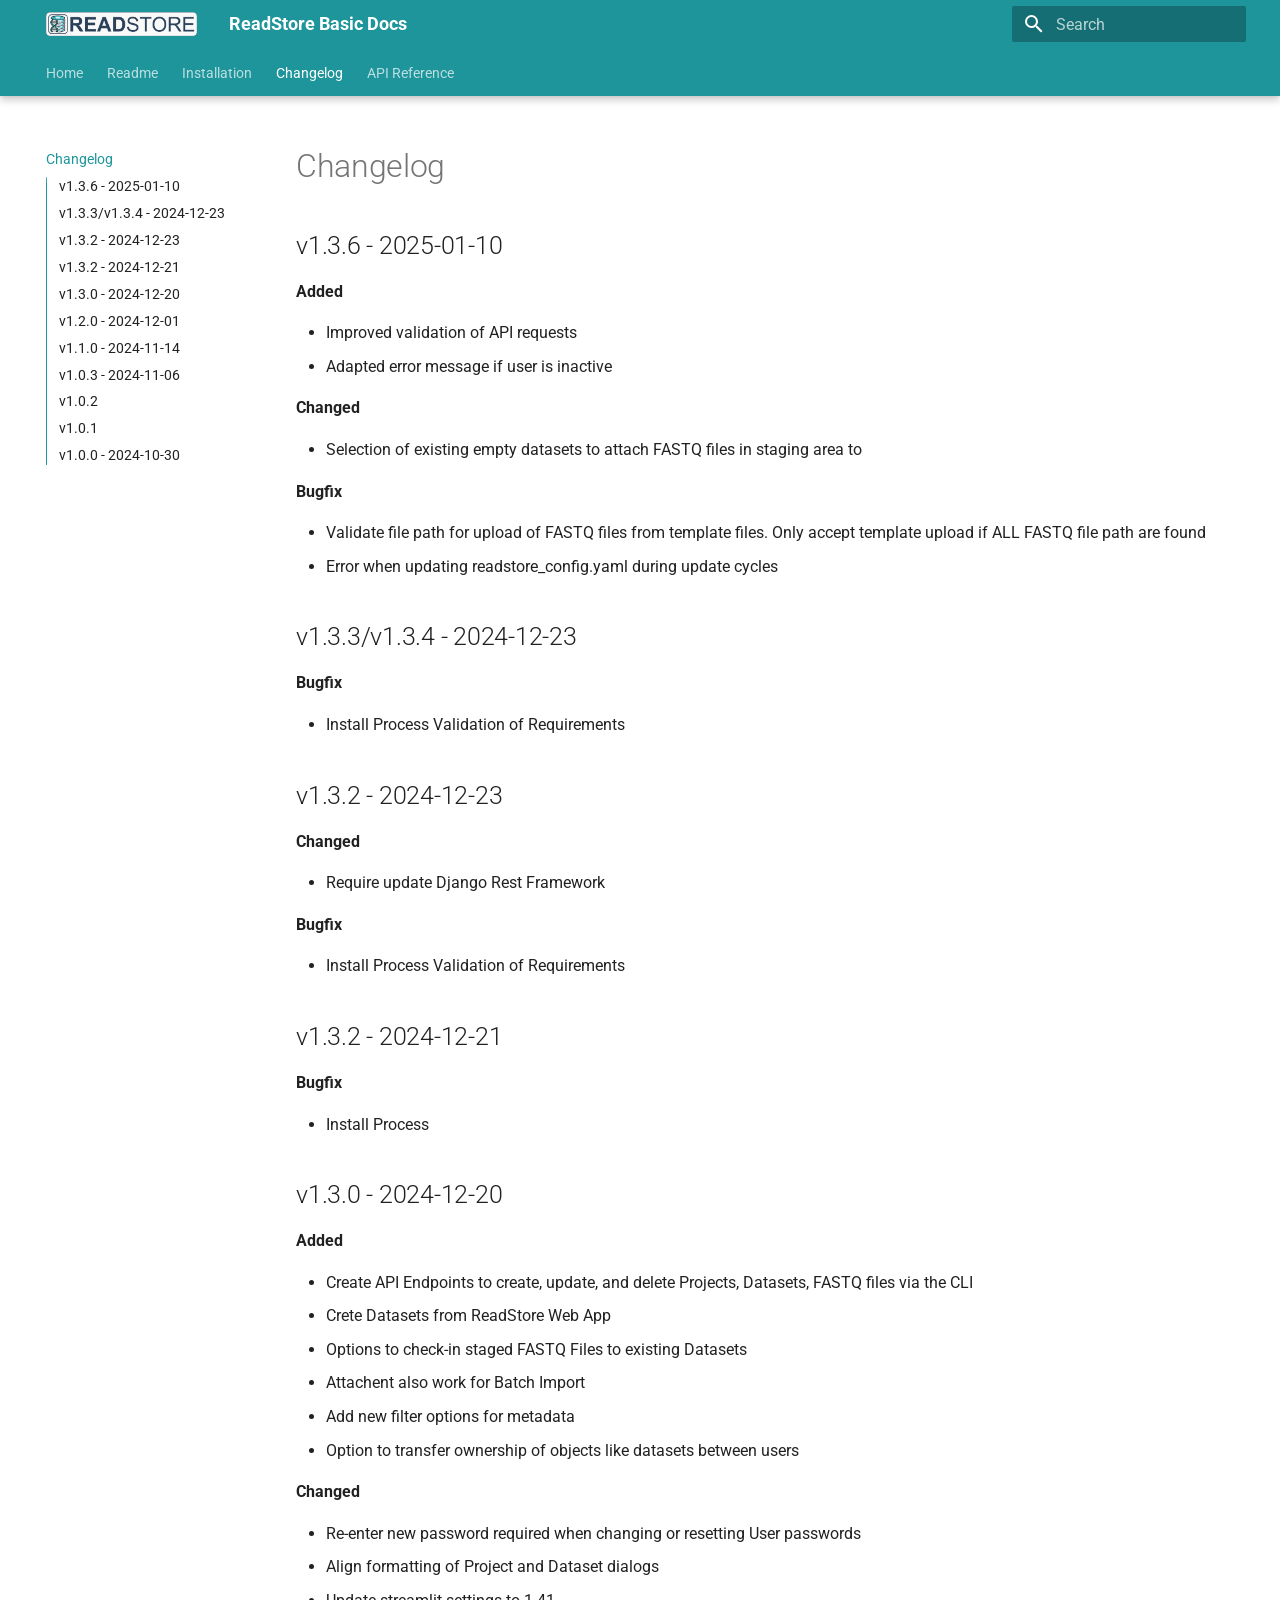
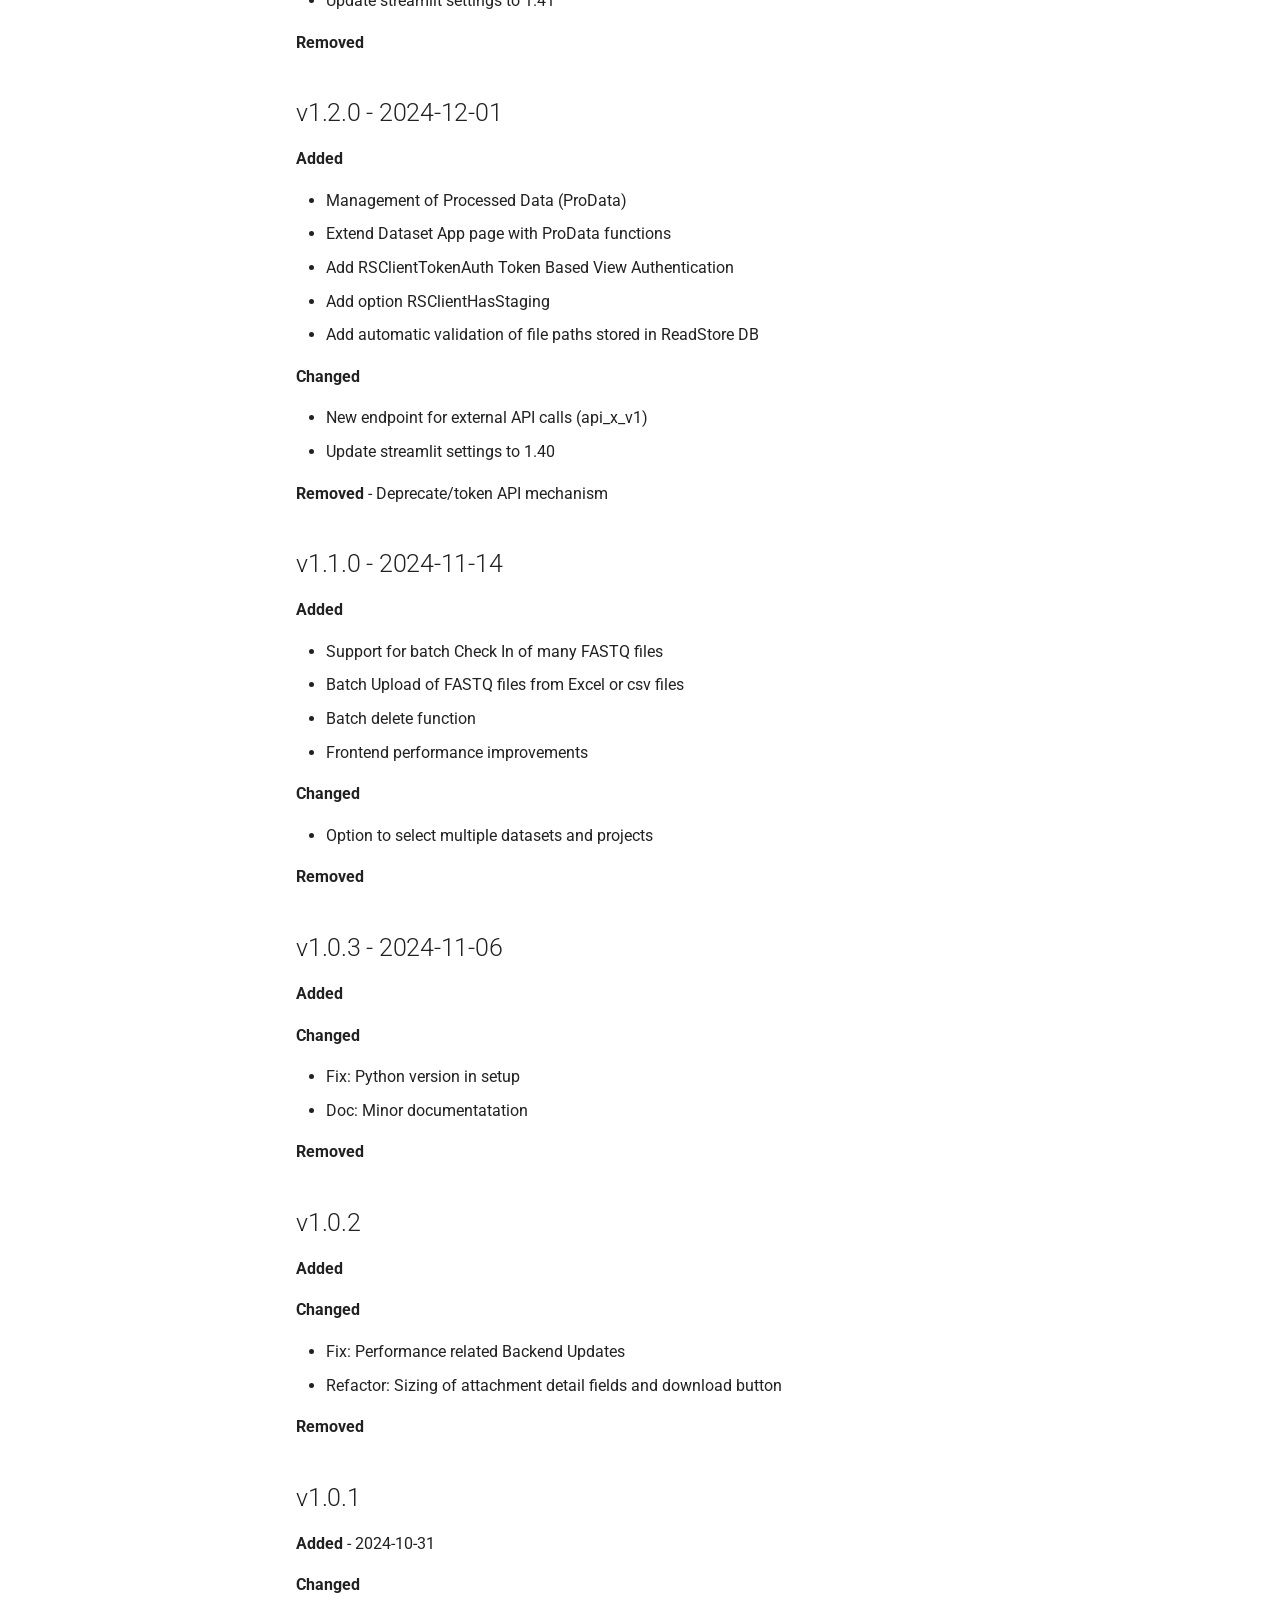
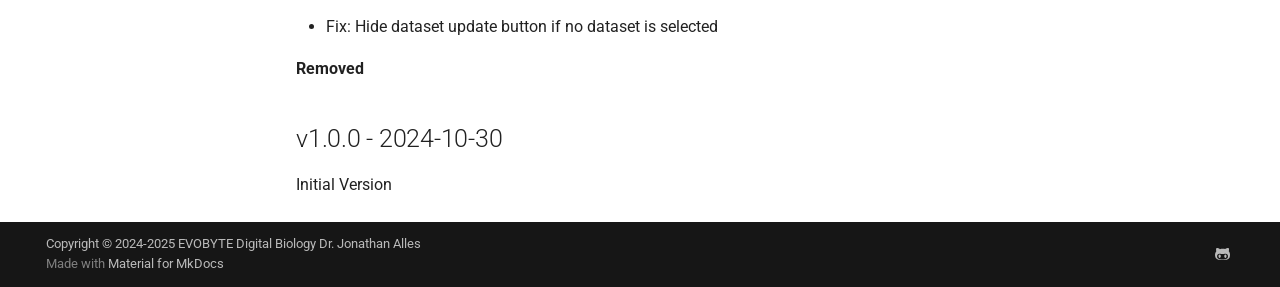
==== CHANGELOG/index.html @ 36e31b68 "Deployed 7a4b5dd with MkDocs version: 1.6.1" ====
<!doctype html>
<html lang="en" class="no-js">
  <head>
    
      <meta charset="utf-8">
      <meta name="viewport" content="width=device-width,initial-scale=1">
      
      
      
      
        <link rel="prev" href="../installation/">
      
      
        <link rel="next" href="../rest_api/">
      
      
      <link rel="icon" href="../img/favicon.ico">
      <meta name="generator" content="mkdocs-1.6.1, mkdocs-material-9.5.49">
    
    
      
        <title>Changelog - ReadStore Basic Docs</title>
      
    
    
      <link rel="stylesheet" href="../assets/stylesheets/main.6f8fc17f.min.css">
      
      


    
    
      
    
    
      
        
        
        <link rel="preconnect" href="https://fonts.gstatic.com" crossorigin>
        <link rel="stylesheet" href="https://fonts.googleapis.com/css?family=Roboto:300,300i,400,400i,700,700i%7CRoboto+Mono:400,400i,700,700i&display=fallback">
        <style>:root{--md-text-font:"Roboto";--md-code-font:"Roboto Mono"}</style>
      
    
    
      <link rel="stylesheet" href="../assets/_mkdocstrings.css">
    
      <link rel="stylesheet" href="../stylesheets/extra.css">
    
      <link rel="stylesheet" href="../stylesheets/mkdocsoad.css">
    
    <script>__md_scope=new URL("..",location),__md_hash=e=>[...e].reduce(((e,_)=>(e<<5)-e+_.charCodeAt(0)),0),__md_get=(e,_=localStorage,t=__md_scope)=>JSON.parse(_.getItem(t.pathname+"."+e)),__md_set=(e,_,t=localStorage,a=__md_scope)=>{try{t.setItem(a.pathname+"."+e,JSON.stringify(_))}catch(e){}}</script>
    
      

    
    
    
  </head>
  
  
    <body dir="ltr">
  
    
    <input class="md-toggle" data-md-toggle="drawer" type="checkbox" id="__drawer" autocomplete="off">
    <input class="md-toggle" data-md-toggle="search" type="checkbox" id="__search" autocomplete="off">
    <label class="md-overlay" for="__drawer"></label>
    <div data-md-component="skip">
      
        
        <a href="#changelog" class="md-skip">
          Skip to content
        </a>
      
    </div>
    <div data-md-component="announce">
      
    </div>
    
    
      

  

<header class="md-header md-header--shadow md-header--lifted" data-md-component="header">
  <nav class="md-header__inner md-grid" aria-label="Header">
    <a href="https://evo-byte.com/readstore" title="ReadStore Basic Docs" class="md-header__button md-logo" aria-label="ReadStore Basic Docs" data-md-component="logo">
      
  <img src="../assets/BannerLarge.png" alt="logo">

    </a>
    <label class="md-header__button md-icon" for="__drawer">
      
      <svg xmlns="http://www.w3.org/2000/svg" viewBox="0 0 24 24"><path d="M3 6h18v2H3zm0 5h18v2H3zm0 5h18v2H3z"/></svg>
    </label>
    <div class="md-header__title" data-md-component="header-title">
      <div class="md-header__ellipsis">
        <div class="md-header__topic">
          <span class="md-ellipsis">
            ReadStore Basic Docs
          </span>
        </div>
        <div class="md-header__topic" data-md-component="header-topic">
          <span class="md-ellipsis">
            
              Changelog
            
          </span>
        </div>
      </div>
    </div>
    
    
      <script>var palette=__md_get("__palette");if(palette&&palette.color){if("(prefers-color-scheme)"===palette.color.media){var media=matchMedia("(prefers-color-scheme: light)"),input=document.querySelector(media.matches?"[data-md-color-media='(prefers-color-scheme: light)']":"[data-md-color-media='(prefers-color-scheme: dark)']");palette.color.media=input.getAttribute("data-md-color-media"),palette.color.scheme=input.getAttribute("data-md-color-scheme"),palette.color.primary=input.getAttribute("data-md-color-primary"),palette.color.accent=input.getAttribute("data-md-color-accent")}for(var[key,value]of Object.entries(palette.color))document.body.setAttribute("data-md-color-"+key,value)}</script>
    
    
    
      <label class="md-header__button md-icon" for="__search">
        
        <svg xmlns="http://www.w3.org/2000/svg" viewBox="0 0 24 24"><path d="M9.5 3A6.5 6.5 0 0 1 16 9.5c0 1.61-.59 3.09-1.56 4.23l.27.27h.79l5 5-1.5 1.5-5-5v-.79l-.27-.27A6.52 6.52 0 0 1 9.5 16 6.5 6.5 0 0 1 3 9.5 6.5 6.5 0 0 1 9.5 3m0 2C7 5 5 7 5 9.5S7 14 9.5 14 14 12 14 9.5 12 5 9.5 5"/></svg>
      </label>
      <div class="md-search" data-md-component="search" role="dialog">
  <label class="md-search__overlay" for="__search"></label>
  <div class="md-search__inner" role="search">
    <form class="md-search__form" name="search">
      <input type="text" class="md-search__input" name="query" aria-label="Search" placeholder="Search" autocapitalize="off" autocorrect="off" autocomplete="off" spellcheck="false" data-md-component="search-query" required>
      <label class="md-search__icon md-icon" for="__search">
        
        <svg xmlns="http://www.w3.org/2000/svg" viewBox="0 0 24 24"><path d="M9.5 3A6.5 6.5 0 0 1 16 9.5c0 1.61-.59 3.09-1.56 4.23l.27.27h.79l5 5-1.5 1.5-5-5v-.79l-.27-.27A6.52 6.52 0 0 1 9.5 16 6.5 6.5 0 0 1 3 9.5 6.5 6.5 0 0 1 9.5 3m0 2C7 5 5 7 5 9.5S7 14 9.5 14 14 12 14 9.5 12 5 9.5 5"/></svg>
        
        <svg xmlns="http://www.w3.org/2000/svg" viewBox="0 0 24 24"><path d="M20 11v2H8l5.5 5.5-1.42 1.42L4.16 12l7.92-7.92L13.5 5.5 8 11z"/></svg>
      </label>
      <nav class="md-search__options" aria-label="Search">
        
        <button type="reset" class="md-search__icon md-icon" title="Clear" aria-label="Clear" tabindex="-1">
          
          <svg xmlns="http://www.w3.org/2000/svg" viewBox="0 0 24 24"><path d="M19 6.41 17.59 5 12 10.59 6.41 5 5 6.41 10.59 12 5 17.59 6.41 19 12 13.41 17.59 19 19 17.59 13.41 12z"/></svg>
        </button>
      </nav>
      
        <div class="md-search__suggest" data-md-component="search-suggest"></div>
      
    </form>
    <div class="md-search__output">
      <div class="md-search__scrollwrap" tabindex="0" data-md-scrollfix>
        <div class="md-search-result" data-md-component="search-result">
          <div class="md-search-result__meta">
            Initializing search
          </div>
          <ol class="md-search-result__list" role="presentation"></ol>
        </div>
      </div>
    </div>
  </div>
</div>
    
    
  </nav>
  
    
      
<nav class="md-tabs" aria-label="Tabs" data-md-component="tabs">
  <div class="md-grid">
    <ul class="md-tabs__list">
      
        
  
  
  
    <li class="md-tabs__item">
      <a href=".." class="md-tabs__link">
        
  
    
  
  Home

      </a>
    </li>
  

      
        
  
  
  
    <li class="md-tabs__item">
      <a href="../readme/" class="md-tabs__link">
        
  
    
  
  Readme

      </a>
    </li>
  

      
        
  
  
  
    <li class="md-tabs__item">
      <a href="../installation/" class="md-tabs__link">
        
  
    
  
  Installation

      </a>
    </li>
  

      
        
  
  
    
  
  
    <li class="md-tabs__item md-tabs__item--active">
      <a href="./" class="md-tabs__link">
        
  
    
  
  Changelog

      </a>
    </li>
  

      
        
  
  
  
    <li class="md-tabs__item">
      <a href="../rest_api/" class="md-tabs__link">
        
  
    
  
  API Reference

      </a>
    </li>
  

      
    </ul>
  </div>
</nav>
    
  
</header>
    
    <div class="md-container" data-md-component="container">
      
      
        
      
      <main class="md-main" data-md-component="main">
        <div class="md-main__inner md-grid">
          
            
              
              <div class="md-sidebar md-sidebar--primary" data-md-component="sidebar" data-md-type="navigation" >
                <div class="md-sidebar__scrollwrap">
                  <div class="md-sidebar__inner">
                    


  


  

<nav class="md-nav md-nav--primary md-nav--lifted md-nav--integrated" aria-label="Navigation" data-md-level="0">
  <label class="md-nav__title" for="__drawer">
    <a href="https://evo-byte.com/readstore" title="ReadStore Basic Docs" class="md-nav__button md-logo" aria-label="ReadStore Basic Docs" data-md-component="logo">
      
  <img src="../assets/BannerLarge.png" alt="logo">

    </a>
    ReadStore Basic Docs
  </label>
  
  <ul class="md-nav__list" data-md-scrollfix>
    
      
      
  
  
  
  
    <li class="md-nav__item">
      <a href=".." class="md-nav__link">
        
  
  <span class="md-ellipsis">
    Home
  </span>
  

      </a>
    </li>
  

    
      
      
  
  
  
  
    <li class="md-nav__item">
      <a href="../readme/" class="md-nav__link">
        
  
  <span class="md-ellipsis">
    Readme
  </span>
  

      </a>
    </li>
  

    
      
      
  
  
  
  
    <li class="md-nav__item">
      <a href="../installation/" class="md-nav__link">
        
  
  <span class="md-ellipsis">
    Installation
  </span>
  

      </a>
    </li>
  

    
      
      
  
  
    
  
  
  
    <li class="md-nav__item md-nav__item--active">
      
      <input class="md-nav__toggle md-toggle" type="checkbox" id="__toc">
      
      
        
      
      
        <label class="md-nav__link md-nav__link--active" for="__toc">
          
  
  <span class="md-ellipsis">
    Changelog
  </span>
  

          <span class="md-nav__icon md-icon"></span>
        </label>
      
      <a href="./" class="md-nav__link md-nav__link--active">
        
  
  <span class="md-ellipsis">
    Changelog
  </span>
  

      </a>
      
        

<nav class="md-nav md-nav--secondary" aria-label="Table of contents">
  
  
  
    
  
  
    <label class="md-nav__title" for="__toc">
      <span class="md-nav__icon md-icon"></span>
      Table of contents
    </label>
    <ul class="md-nav__list" data-md-component="toc" data-md-scrollfix>
      
        <li class="md-nav__item">
  <a href="#v136-2025-01-10" class="md-nav__link">
    <span class="md-ellipsis">
      v1.3.6 - 2025-01-10
    </span>
  </a>
  
</li>
      
        <li class="md-nav__item">
  <a href="#v133v134-2024-12-23" class="md-nav__link">
    <span class="md-ellipsis">
      v1.3.3/v1.3.4 - 2024-12-23
    </span>
  </a>
  
</li>
      
        <li class="md-nav__item">
  <a href="#v132-2024-12-23" class="md-nav__link">
    <span class="md-ellipsis">
      v1.3.2 - 2024-12-23
    </span>
  </a>
  
</li>
      
        <li class="md-nav__item">
  <a href="#v132-2024-12-21" class="md-nav__link">
    <span class="md-ellipsis">
      v1.3.2 - 2024-12-21
    </span>
  </a>
  
</li>
      
        <li class="md-nav__item">
  <a href="#v130-2024-12-20" class="md-nav__link">
    <span class="md-ellipsis">
      v1.3.0 - 2024-12-20
    </span>
  </a>
  
</li>
      
        <li class="md-nav__item">
  <a href="#v120-2024-12-01" class="md-nav__link">
    <span class="md-ellipsis">
      v1.2.0 - 2024-12-01
    </span>
  </a>
  
</li>
      
        <li class="md-nav__item">
  <a href="#v110-2024-11-14" class="md-nav__link">
    <span class="md-ellipsis">
      v1.1.0 - 2024-11-14
    </span>
  </a>
  
</li>
      
        <li class="md-nav__item">
  <a href="#v103-2024-11-06" class="md-nav__link">
    <span class="md-ellipsis">
      v1.0.3 - 2024-11-06
    </span>
  </a>
  
</li>
      
        <li class="md-nav__item">
  <a href="#v102" class="md-nav__link">
    <span class="md-ellipsis">
      v1.0.2
    </span>
  </a>
  
</li>
      
        <li class="md-nav__item">
  <a href="#v101" class="md-nav__link">
    <span class="md-ellipsis">
      v1.0.1
    </span>
  </a>
  
</li>
      
        <li class="md-nav__item">
  <a href="#v100-2024-10-30" class="md-nav__link">
    <span class="md-ellipsis">
      v1.0.0 - 2024-10-30
    </span>
  </a>
  
</li>
      
    </ul>
  
</nav>
      
    </li>
  

    
      
      
  
  
  
  
    <li class="md-nav__item">
      <a href="../rest_api/" class="md-nav__link">
        
  
  <span class="md-ellipsis">
    API Reference
  </span>
  

      </a>
    </li>
  

    
  </ul>
</nav>
                  </div>
                </div>
              </div>
            
            
          
          
            <div class="md-content" data-md-component="content">
              <article class="md-content__inner md-typeset">
                
                  


<h1 id="changelog">Changelog</h1>
<h2 id="v136-2025-01-10">v1.3.6 - 2025-01-10</h2>
<p><strong>Added</strong></p>
<ul>
<li>Improved validation of API requests</li>
<li>Adapted error message if user is inactive</li>
</ul>
<p><strong>Changed</strong></p>
<ul>
<li>Selection of existing empty datasets to attach FASTQ files in staging area to</li>
</ul>
<p><strong>Bugfix</strong></p>
<ul>
<li>Validate file path for upload of FASTQ files from template files. Only accept template upload if ALL FASTQ file path are found</li>
<li>Error when updating readstore_config.yaml during update cycles</li>
</ul>
<h2 id="v133v134-2024-12-23">v1.3.3/v1.3.4 - 2024-12-23</h2>
<p><strong>Bugfix</strong></p>
<ul>
<li>Install Process Validation of Requirements</li>
</ul>
<h2 id="v132-2024-12-23">v1.3.2 - 2024-12-23</h2>
<p><strong>Changed</strong></p>
<ul>
<li>Require update Django Rest Framework</li>
</ul>
<p><strong>Bugfix</strong></p>
<ul>
<li>Install Process Validation of Requirements</li>
</ul>
<h2 id="v132-2024-12-21">v1.3.2 - 2024-12-21</h2>
<p><strong>Bugfix</strong></p>
<ul>
<li>Install Process</li>
</ul>
<h2 id="v130-2024-12-20">v1.3.0 - 2024-12-20</h2>
<p><strong>Added</strong></p>
<ul>
<li>Create API Endpoints to create, update, and delete Projects, Datasets, FASTQ files via the CLI</li>
<li>Crete Datasets from ReadStore Web App</li>
<li>Options to check-in staged FASTQ Files to existing Datasets</li>
<li>Attachent also work for Batch Import </li>
<li>Add new filter options for metadata</li>
<li>Option to transfer ownership of objects like datasets between users</li>
</ul>
<p><strong>Changed</strong></p>
<ul>
<li>Re-enter new password required when changing or resetting User passwords</li>
<li>Align formatting of Project and Dataset dialogs</li>
<li>Update streamlit settings to 1.41</li>
</ul>
<p><strong>Removed</strong></p>
<h2 id="v120-2024-12-01">v1.2.0 - 2024-12-01</h2>
<p><strong>Added</strong></p>
<ul>
<li>Management of Processed Data (ProData)</li>
<li>Extend Dataset App page with ProData functions</li>
<li>Add RSClientTokenAuth Token Based View Authentication</li>
<li>Add option RSClientHasStaging</li>
<li>Add automatic validation of file paths stored in ReadStore DB</li>
</ul>
<p><strong>Changed</strong></p>
<ul>
<li>New endpoint for external API calls (api_x_v1)</li>
<li>Update streamlit settings to 1.40</li>
</ul>
<p><strong>Removed</strong>
- Deprecate/token API mechanism</p>
<h2 id="v110-2024-11-14">v1.1.0 - 2024-11-14</h2>
<p><strong>Added</strong></p>
<ul>
<li>Support for batch Check In of many FASTQ files</li>
<li>Batch Upload of FASTQ files from Excel or csv files</li>
<li>Batch delete function</li>
<li>Frontend performance improvements</li>
</ul>
<p><strong>Changed</strong></p>
<ul>
<li>Option to select multiple datasets and projects</li>
</ul>
<p><strong>Removed</strong></p>
<h2 id="v103-2024-11-06">v1.0.3  - 2024-11-06</h2>
<p><strong>Added</strong></p>
<p><strong>Changed</strong></p>
<ul>
<li>Fix: Python version in setup</li>
<li>Doc: Minor documentatation</li>
</ul>
<p><strong>Removed</strong></p>
<h2 id="v102">v1.0.2</h2>
<p><strong>Added</strong></p>
<p><strong>Changed</strong></p>
<ul>
<li>Fix: Performance related Backend Updates</li>
<li>Refactor: Sizing of attachment detail fields and download button</li>
</ul>
<p><strong>Removed</strong></p>
<h2 id="v101">v1.0.1</h2>
<p><strong>Added</strong> - 2024-10-31</p>
<p><strong>Changed</strong></p>
<ul>
<li>Fix: Hide dataset update button if no dataset is selected</li>
</ul>
<p><strong>Removed</strong></p>
<h2 id="v100-2024-10-30">v1.0.0 - 2024-10-30</h2>
<p>Initial Version</p>












                
              </article>
            </div>
          
          
  <script>var tabs=__md_get("__tabs");if(Array.isArray(tabs))e:for(var set of document.querySelectorAll(".tabbed-set")){var labels=set.querySelector(".tabbed-labels");for(var tab of tabs)for(var label of labels.getElementsByTagName("label"))if(label.innerText.trim()===tab){var input=document.getElementById(label.htmlFor);input.checked=!0;continue e}}</script>

<script>var target=document.getElementById(location.hash.slice(1));target&&target.name&&(target.checked=target.name.startsWith("__tabbed_"))</script>
        </div>
        
      </main>
      
        <footer class="md-footer">
  
  <div class="md-footer-meta md-typeset">
    <div class="md-footer-meta__inner md-grid">
      <div class="md-copyright">
  
    <div class="md-copyright__highlight">
      Copyright &copy; 2024-2025 EVOBYTE Digital Biology Dr. Jonathan Alles
    </div>
  
  
    Made with
    <a href="https://squidfunk.github.io/mkdocs-material/" target="_blank" rel="noopener">
      Material for MkDocs
    </a>
  
</div>
      
        <div class="md-social">
  
    
    
    
    
      
      
    
    <a href="https://github.com/EvobyteDigitalBiology/readstore" target="_blank" rel="noopener" title="github.com" class="md-social__link">
      <svg xmlns="http://www.w3.org/2000/svg" viewBox="0 0 480 512"><!--! Font Awesome Free 6.7.1 by @fontawesome - https://fontawesome.com License - https://fontawesome.com/license/free (Icons: CC BY 4.0, Fonts: SIL OFL 1.1, Code: MIT License) Copyright 2024 Fonticons, Inc.--><path d="M186.1 328.7c0 20.9-10.9 55.1-36.7 55.1s-36.7-34.2-36.7-55.1 10.9-55.1 36.7-55.1 36.7 34.2 36.7 55.1M480 278.2c0 31.9-3.2 65.7-17.5 95-37.9 76.6-142.1 74.8-216.7 74.8-75.8 0-186.2 2.7-225.6-74.8-14.6-29-20.2-63.1-20.2-95 0-41.9 13.9-81.5 41.5-113.6-5.2-15.8-7.7-32.4-7.7-48.8 0-21.5 4.9-32.3 14.6-51.8 45.3 0 74.3 9 108.8 36 29-6.9 58.8-10 88.7-10 27 0 54.2 2.9 80.4 9.2 34-26.7 63-35.2 107.8-35.2 9.8 19.5 14.6 30.3 14.6 51.8 0 16.4-2.6 32.7-7.7 48.2 27.5 32.4 39 72.3 39 114.2m-64.3 50.5c0-43.9-26.7-82.6-73.5-82.6-18.9 0-37 3.4-56 6-14.9 2.3-29.8 3.2-45.1 3.2-15.2 0-30.1-.9-45.1-3.2-18.7-2.6-37-6-56-6-46.8 0-73.5 38.7-73.5 82.6 0 87.8 80.4 101.3 150.4 101.3h48.2c70.3 0 150.6-13.4 150.6-101.3m-82.6-55.1c-25.8 0-36.7 34.2-36.7 55.1s10.9 55.1 36.7 55.1 36.7-34.2 36.7-55.1-10.9-55.1-36.7-55.1"/></svg>
    </a>
  
</div>
      
    </div>
  </div>
</footer>
      
    </div>
    <div class="md-dialog" data-md-component="dialog">
      <div class="md-dialog__inner md-typeset"></div>
    </div>
    
    
    <script id="__config" type="application/json">{"base": "..", "features": ["navigation.tabs", "navigation.tabs.sticky", "navigation.sections", "toc.integrate", "search.suggest", "search.highlight", "content.tabs.link", "content.code.annnotation", "content.copy"], "search": "../assets/javascripts/workers/search.6ce7567c.min.js", "translations": {"clipboard.copied": "Copied to clipboard", "clipboard.copy": "Copy to clipboard", "search.result.more.one": "1 more on this page", "search.result.more.other": "# more on this page", "search.result.none": "No matching documents", "search.result.one": "1 matching document", "search.result.other": "# matching documents", "search.result.placeholder": "Type to start searching", "search.result.term.missing": "Missing", "select.version": "Select version"}}</script>
    
    
      <script src="../assets/javascripts/bundle.88dd0f4e.min.js"></script>
      
    
  </body>
</html>
---- stylesheets/extra.css ----
:root {
    --md-primary-fg-color:        #1D959B;
    --md-primary-fg-color--light: #97c4db;
    --md-primary-fg-color--dark:  #1D959B;
  }
---- stylesheets/mkdocsoad.css ----
/**
 *   CSS for OpenAPI HTML generated with PyMdown Extensions option.
 *
 *   This CSS file works when using the OAD plugin with pymdownx.
 *   See here how to use it:
 *   https://www.neoteroi.dev/mkdocs-plugins/web/oad/
 *
 *   https://github.com/Neoteroi/mkdocs-plugins
**/

:root {
    --http-get-color: green;
    --http-delete-color: #dc0101;
    --http-head-color: slateblue;
    --http-options-color: steelblue;
    --http-patch-color: darkorange;
    --http-post-color: darkblue;
    --http-put-color: darkmagenta;
    --http-trace-color: darkcyan;
    --http-route-param-color: rgb(51, 128, 210);
    --oad-operation-separator-border-color: gray;
    --oad-block-border-color: #00bfa5;
    --oad-small-note-color: #666;
    --oad-indent-border-color: #c5c5c5;
}

@media screen {
    /* Slate theme, i.e. dark mode */
    [data-md-color-scheme="slate"] {
        --http-get-color: #2ea82e;
        --http-post-color: #0093c0;
        --http-put-color: #c333c3;
        --oad-small-note-color: #afafaf;
    }
}

.api-tag {
    font-weight: bold;
}

span[class^="http-"] {
    font-weight: bold;
    color: #fff;
    padding: 4px 1rem;
    border-radius: 2px;
    margin-right: .5rem;
}

.http-get {
    background-color: var(--http-get-color);
}

.http-delete {
    background-color: var(--http-delete-color);
}

.http-post {
    background-color: var(--http-post-color);
}

.http-patch {
    background-color: var(--http-patch-color);
}

.http-trace {
    background-color: var(--http-trace-color);
}

.http-put {
    background-color: var(--http-put-color);
}

.http-head {
    background-color: var(--http-head-color);
}

.http-options {
    background-color: var(--http-options-color);
}

.route-param {
    color: var(--http-route-param-color);
}

.operation-separator + h3[id^="get"] .route-param {
    color: var(--http-get-color);
}

.operation-separator + h3[id^="delete"] .route-param {
    color: var(--http-delete-color);
}


.operation-separator + h3[id^="post"] .route-param {
    color: var(--http-post-color);
}

.operation-separator + h3[id^="patch"] .route-param {
    color: var(--http-patch-color);
}

.operation-separator + h3[id^="trace"] .route-param {
    color: var(--http-trace-color);
}

.operation-separator + h3[id^="put"] .route-param {
    color: var(--http-put-color);
}

.operation-separator + h3[id^="head"] .route-param {
    color: var(--http-head-color);
}

.operation-separator + h3[id^="options"] .route-param {
    color: var(--http-options-color);
}

.api-version {
    font-size: 1.2rem;
}

.operation-separator {
    margin: 0 !important;
    border-bottom: 2px dotted var(--oad-operation-separator-border-color) !important;
    padding-top: .5rem;
}

.operation-separator + h3 {
    margin-top: 1rem;
}

.string-type {
    color: var(--md-code-hl-string-color);
}

.integer-type, .number-type {
    color: var(--md-code-hl-number-color);
}

.boolean-type {
    color: var(--md-code-hl-keyword-color);
}

.format {
    color: var(--md-code-hl-name-color);
}

.null-type {
    color: var(--md-code-hl-keyword-color);
}

a.ref-link {
    color: var(--md-code-hl-special-color);
}

.request-block + div {
    padding-left: 1rem;
    border-left: 2px dashed var(--oad-block-border-color);
}

.small-note {
    font-size: 14px;
    color: var(--oad-small-note-color);
}

.request-body-title {
    margin-bottom: 4px;
}

.request-body-title + .tabbed-set,
.response-title + .tabbed-set,
.message-separator + .tabbed-set,
.common-response,
.response-section {
    margin-top: 2px;
    padding-left: 1rem;
    border-left: 2px dotted var(--oad-indent-border-color);
}

.info-data {
    font-size: .6rem;
}

.message-separator {
    visibility: hidden;
}

.sub-section-title {
    font-style: italic;
    font-size: 14px;
}
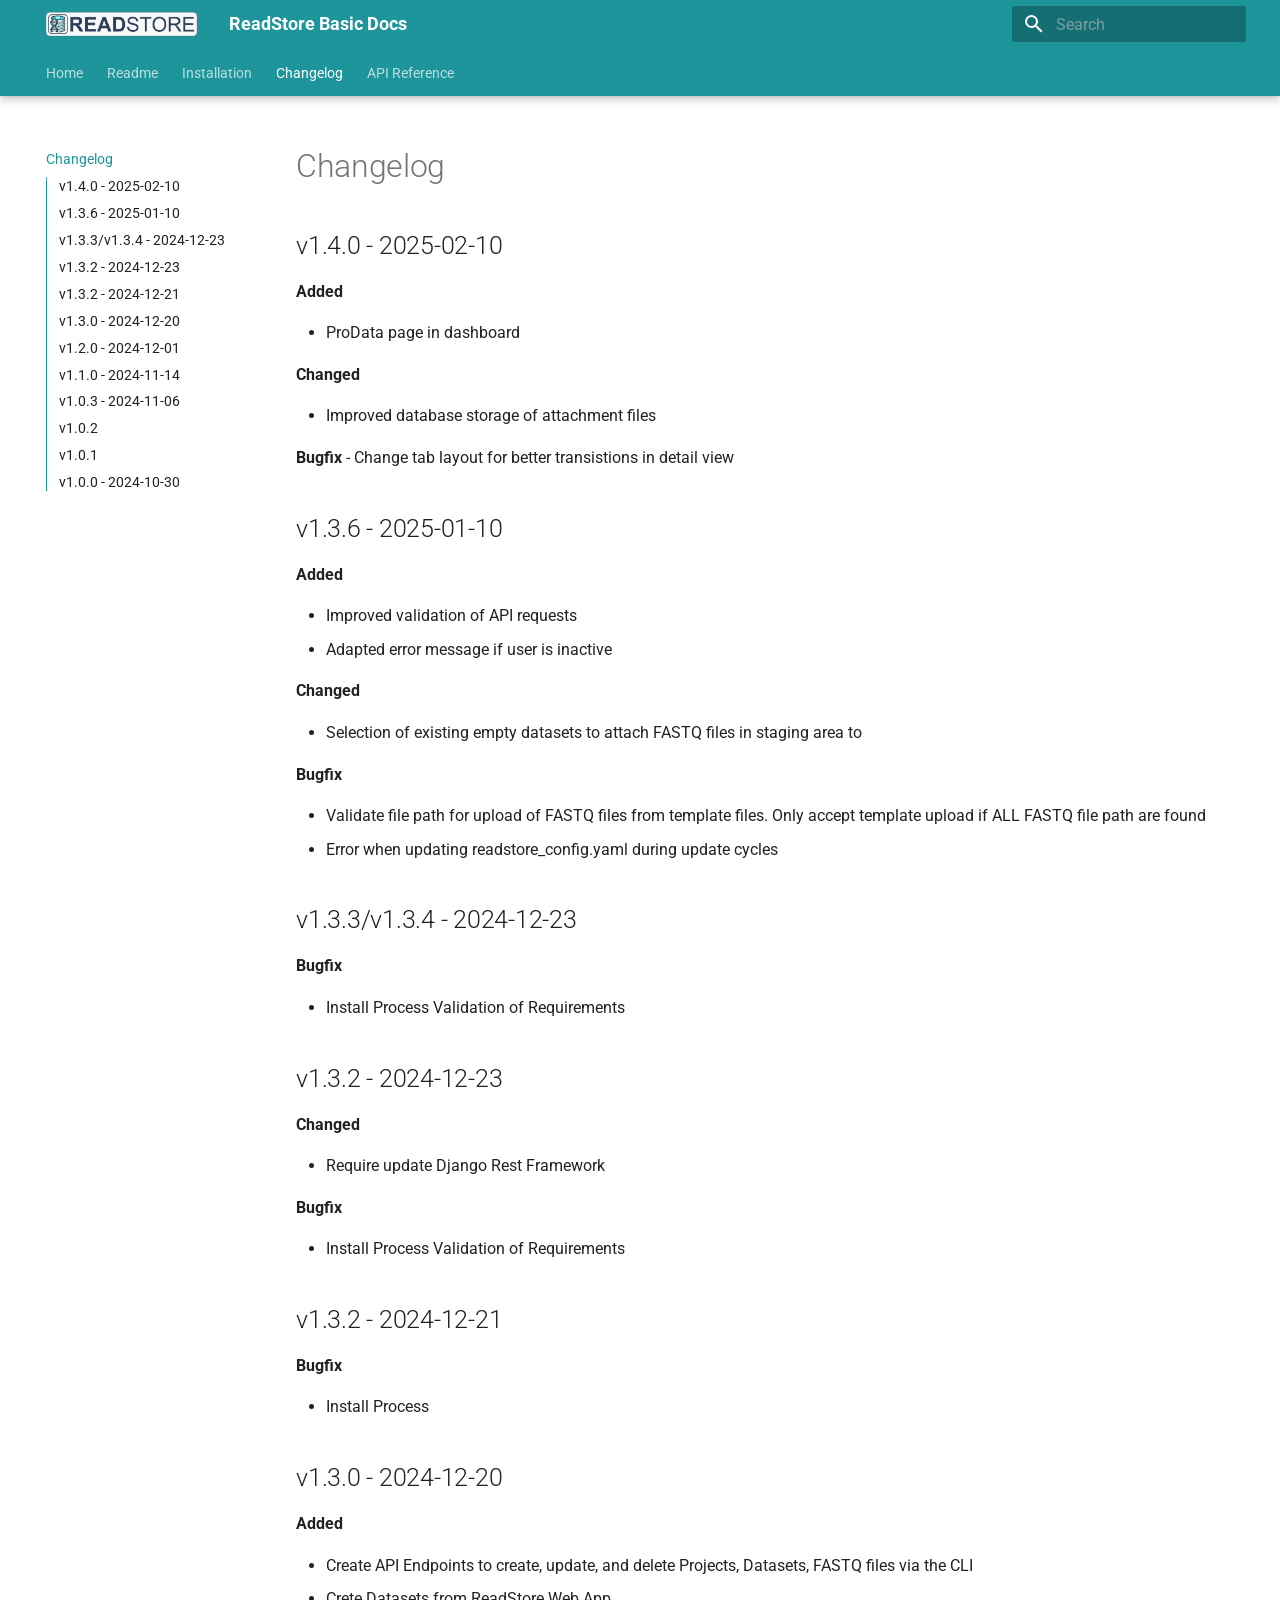
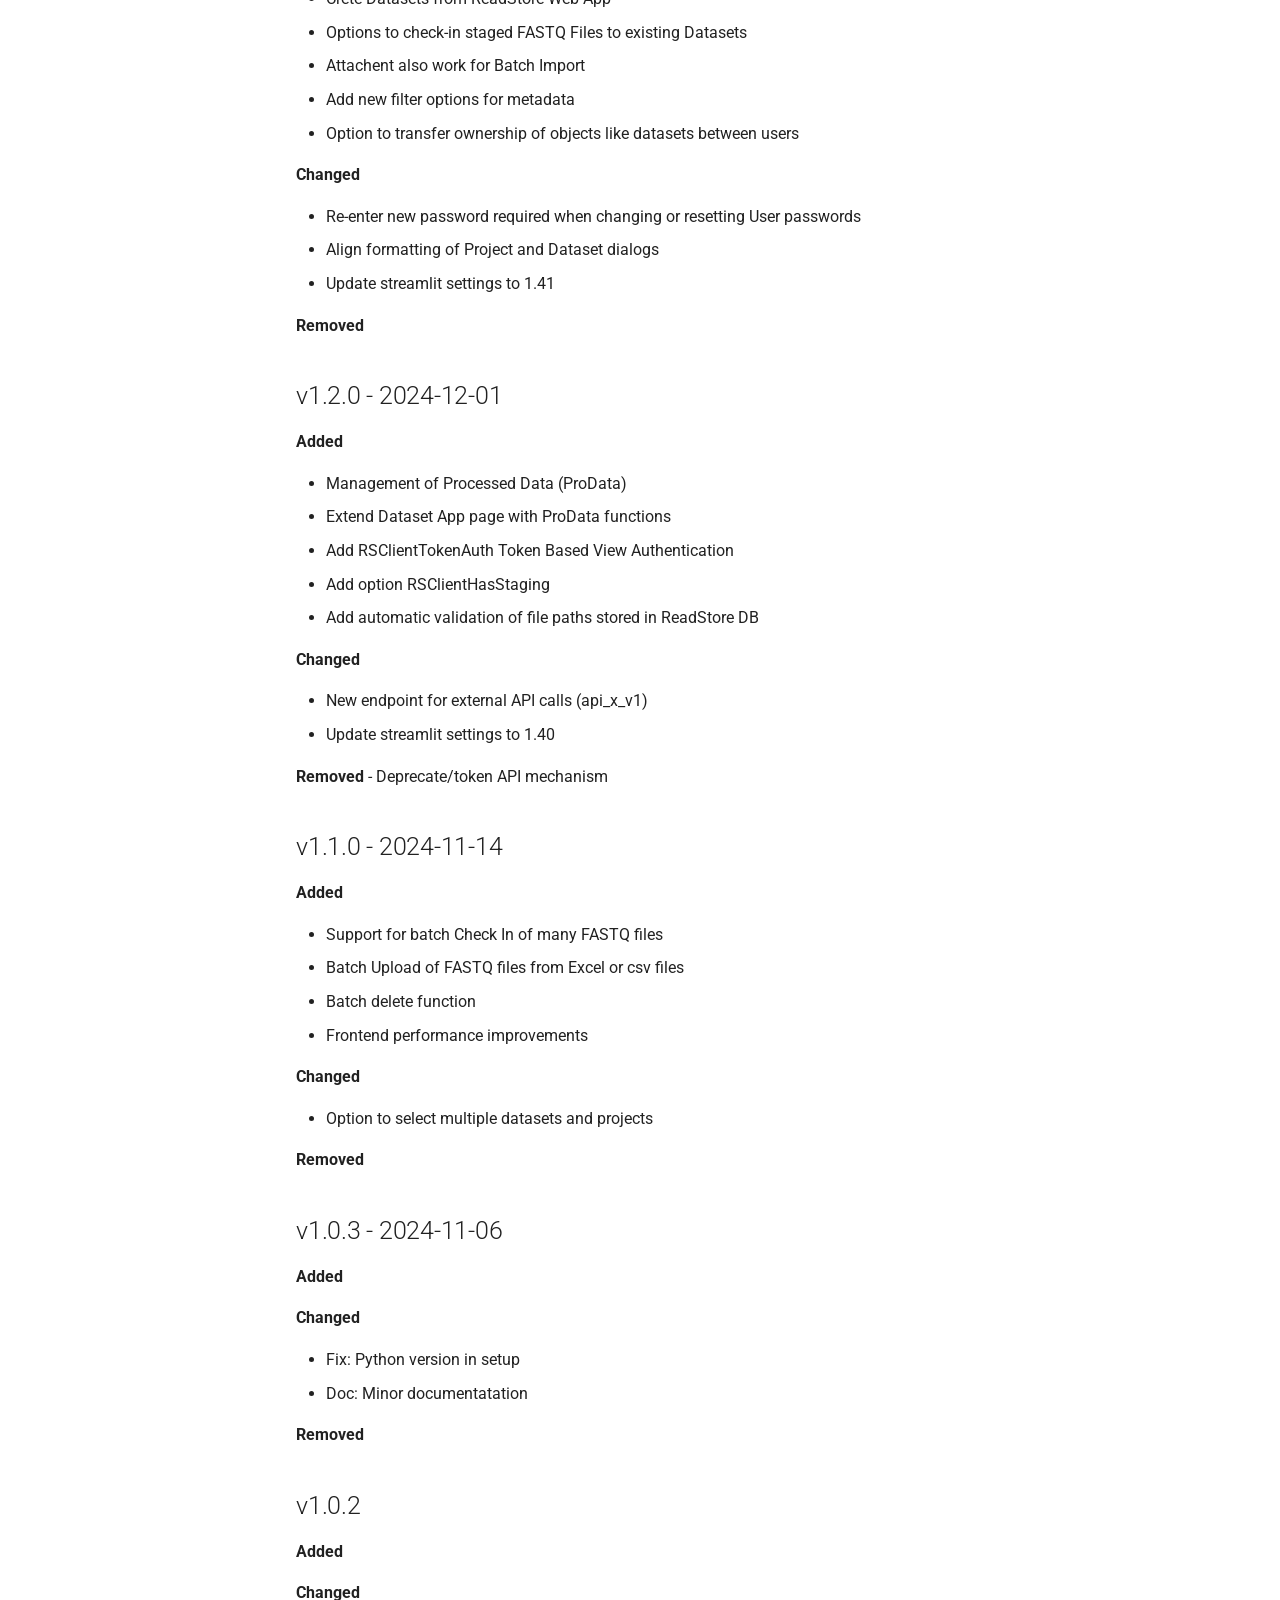
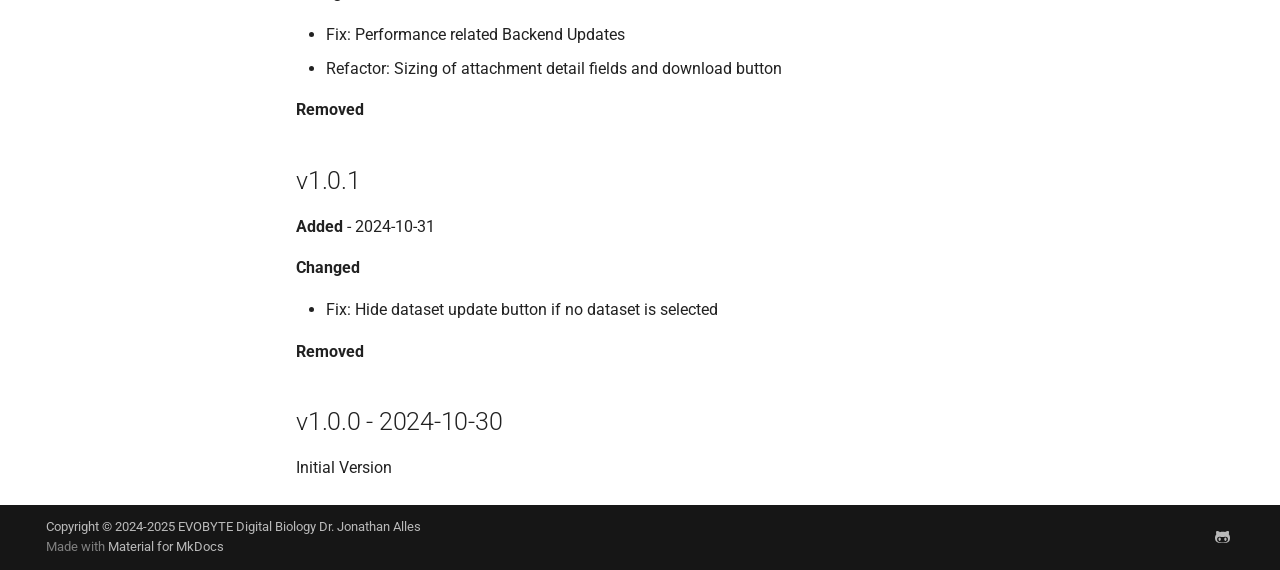
==== commit 64bfb7a7: "Deployed 9193991 with MkDocs version: 1.6.1" ====
--- a/CHANGELOG/index.html
+++ b/CHANGELOG/index.html
@@ -16,7 +16,7 @@
       
       
       <link rel="icon" href="../img/favicon.ico">
-      <meta name="generator" content="mkdocs-1.6.1, mkdocs-material-9.5.49">
+      <meta name="generator" content="mkdocs-1.6.1, mkdocs-material-9.6.3">
     
     
       
@@ -24,7 +24,7 @@
       
     
     
-      <link rel="stylesheet" href="../assets/stylesheets/main.6f8fc17f.min.css">
+      <link rel="stylesheet" href="../assets/stylesheets/main.d7758b05.min.css">
       
       
 
@@ -302,6 +302,7 @@
   
   <span class="md-ellipsis">
     Home
+    
   </span>
   
 
@@ -322,6 +323,7 @@
   
   <span class="md-ellipsis">
     Readme
+    
   </span>
   
 
@@ -342,6 +344,7 @@
   
   <span class="md-ellipsis">
     Installation
+    
   </span>
   
 
@@ -371,6 +374,7 @@
   
   <span class="md-ellipsis">
     Changelog
+    
   </span>
   
 
@@ -382,6 +386,7 @@
   
   <span class="md-ellipsis">
     Changelog
+    
   </span>
   
 
@@ -403,6 +408,15 @@
     <ul class="md-nav__list" data-md-component="toc" data-md-scrollfix>
       
         <li class="md-nav__item">
+  <a href="#v140-2025-02-10" class="md-nav__link">
+    <span class="md-ellipsis">
+      v1.4.0 - 2025-02-10
+    </span>
+  </a>
+  
+</li>
+      
+        <li class="md-nav__item">
   <a href="#v136-2025-01-10" class="md-nav__link">
     <span class="md-ellipsis">
       v1.3.6 - 2025-01-10
@@ -521,6 +535,7 @@
   
   <span class="md-ellipsis">
     API Reference
+    
   </span>
   
 
@@ -544,7 +559,19 @@
                   
 
 
+
 <h1 id="changelog">Changelog</h1>
+<h2 id="v140-2025-02-10">v1.4.0 - 2025-02-10</h2>
+<p><strong>Added</strong></p>
+<ul>
+<li>ProData page in dashboard</li>
+</ul>
+<p><strong>Changed</strong></p>
+<ul>
+<li>Improved database storage of attachment files</li>
+</ul>
+<p><strong>Bugfix</strong>
+- Change tab layout for better transistions in detail view</p>
 <h2 id="v136-2025-01-10">v1.3.6 - 2025-01-10</h2>
 <p><strong>Added</strong></p>
 <ul>
@@ -702,7 +729,7 @@
       
     
     <a href="https://github.com/EvobyteDigitalBiology/readstore" target="_blank" rel="noopener" title="github.com" class="md-social__link">
-      <svg xmlns="http://www.w3.org/2000/svg" viewBox="0 0 480 512"><!--! Font Awesome Free 6.7.1 by @fontawesome - https://fontawesome.com License - https://fontawesome.com/license/free (Icons: CC BY 4.0, Fonts: SIL OFL 1.1, Code: MIT License) Copyright 2024 Fonticons, Inc.--><path d="M186.1 328.7c0 20.9-10.9 55.1-36.7 55.1s-36.7-34.2-36.7-55.1 10.9-55.1 36.7-55.1 36.7 34.2 36.7 55.1M480 278.2c0 31.9-3.2 65.7-17.5 95-37.9 76.6-142.1 74.8-216.7 74.8-75.8 0-186.2 2.7-225.6-74.8-14.6-29-20.2-63.1-20.2-95 0-41.9 13.9-81.5 41.5-113.6-5.2-15.8-7.7-32.4-7.7-48.8 0-21.5 4.9-32.3 14.6-51.8 45.3 0 74.3 9 108.8 36 29-6.9 58.8-10 88.7-10 27 0 54.2 2.9 80.4 9.2 34-26.7 63-35.2 107.8-35.2 9.8 19.5 14.6 30.3 14.6 51.8 0 16.4-2.6 32.7-7.7 48.2 27.5 32.4 39 72.3 39 114.2m-64.3 50.5c0-43.9-26.7-82.6-73.5-82.6-18.9 0-37 3.4-56 6-14.9 2.3-29.8 3.2-45.1 3.2-15.2 0-30.1-.9-45.1-3.2-18.7-2.6-37-6-56-6-46.8 0-73.5 38.7-73.5 82.6 0 87.8 80.4 101.3 150.4 101.3h48.2c70.3 0 150.6-13.4 150.6-101.3m-82.6-55.1c-25.8 0-36.7 34.2-36.7 55.1s10.9 55.1 36.7 55.1 36.7-34.2 36.7-55.1-10.9-55.1-36.7-55.1"/></svg>
+      <svg xmlns="http://www.w3.org/2000/svg" viewBox="0 0 480 512"><!--! Font Awesome Free 6.7.2 by @fontawesome - https://fontawesome.com License - https://fontawesome.com/license/free (Icons: CC BY 4.0, Fonts: SIL OFL 1.1, Code: MIT License) Copyright 2024 Fonticons, Inc.--><path d="M186.1 328.7c0 20.9-10.9 55.1-36.7 55.1s-36.7-34.2-36.7-55.1 10.9-55.1 36.7-55.1 36.7 34.2 36.7 55.1M480 278.2c0 31.9-3.2 65.7-17.5 95-37.9 76.6-142.1 74.8-216.7 74.8-75.8 0-186.2 2.7-225.6-74.8-14.6-29-20.2-63.1-20.2-95 0-41.9 13.9-81.5 41.5-113.6-5.2-15.8-7.7-32.4-7.7-48.8 0-21.5 4.9-32.3 14.6-51.8 45.3 0 74.3 9 108.8 36 29-6.9 58.8-10 88.7-10 27 0 54.2 2.9 80.4 9.2 34-26.7 63-35.2 107.8-35.2 9.8 19.5 14.6 30.3 14.6 51.8 0 16.4-2.6 32.7-7.7 48.2 27.5 32.4 39 72.3 39 114.2m-64.3 50.5c0-43.9-26.7-82.6-73.5-82.6-18.9 0-37 3.4-56 6-14.9 2.3-29.8 3.2-45.1 3.2-15.2 0-30.1-.9-45.1-3.2-18.7-2.6-37-6-56-6-46.8 0-73.5 38.7-73.5 82.6 0 87.8 80.4 101.3 150.4 101.3h48.2c70.3 0 150.6-13.4 150.6-101.3m-82.6-55.1c-25.8 0-36.7 34.2-36.7 55.1s10.9 55.1 36.7 55.1 36.7-34.2 36.7-55.1-10.9-55.1-36.7-55.1"/></svg>
     </a>
   
 </div>
@@ -717,10 +744,10 @@
     </div>
     
     
-    <script id="__config" type="application/json">{"base": "..", "features": ["navigation.tabs", "navigation.tabs.sticky", "navigation.sections", "toc.integrate", "search.suggest", "search.highlight", "content.tabs.link", "content.code.annnotation", "content.copy"], "search": "../assets/javascripts/workers/search.6ce7567c.min.js", "translations": {"clipboard.copied": "Copied to clipboard", "clipboard.copy": "Copy to clipboard", "search.result.more.one": "1 more on this page", "search.result.more.other": "# more on this page", "search.result.none": "No matching documents", "search.result.one": "1 matching document", "search.result.other": "# matching documents", "search.result.placeholder": "Type to start searching", "search.result.term.missing": "Missing", "select.version": "Select version"}}</script>
-    
-    
-      <script src="../assets/javascripts/bundle.88dd0f4e.min.js"></script>
+    <script id="__config" type="application/json">{"base": "..", "features": ["navigation.tabs", "navigation.tabs.sticky", "navigation.sections", "toc.integrate", "search.suggest", "search.highlight", "content.tabs.link", "content.code.annnotation", "content.copy"], "search": "../assets/javascripts/workers/search.f8cc74c7.min.js", "translations": {"clipboard.copied": "Copied to clipboard", "clipboard.copy": "Copy to clipboard", "search.result.more.one": "1 more on this page", "search.result.more.other": "# more on this page", "search.result.none": "No matching documents", "search.result.one": "1 matching document", "search.result.other": "# matching documents", "search.result.placeholder": "Type to start searching", "search.result.term.missing": "Missing", "select.version": "Select version"}}</script>
+    
+    
+      <script src="../assets/javascripts/bundle.f1b6f286.min.js"></script>
       
     
   </body>
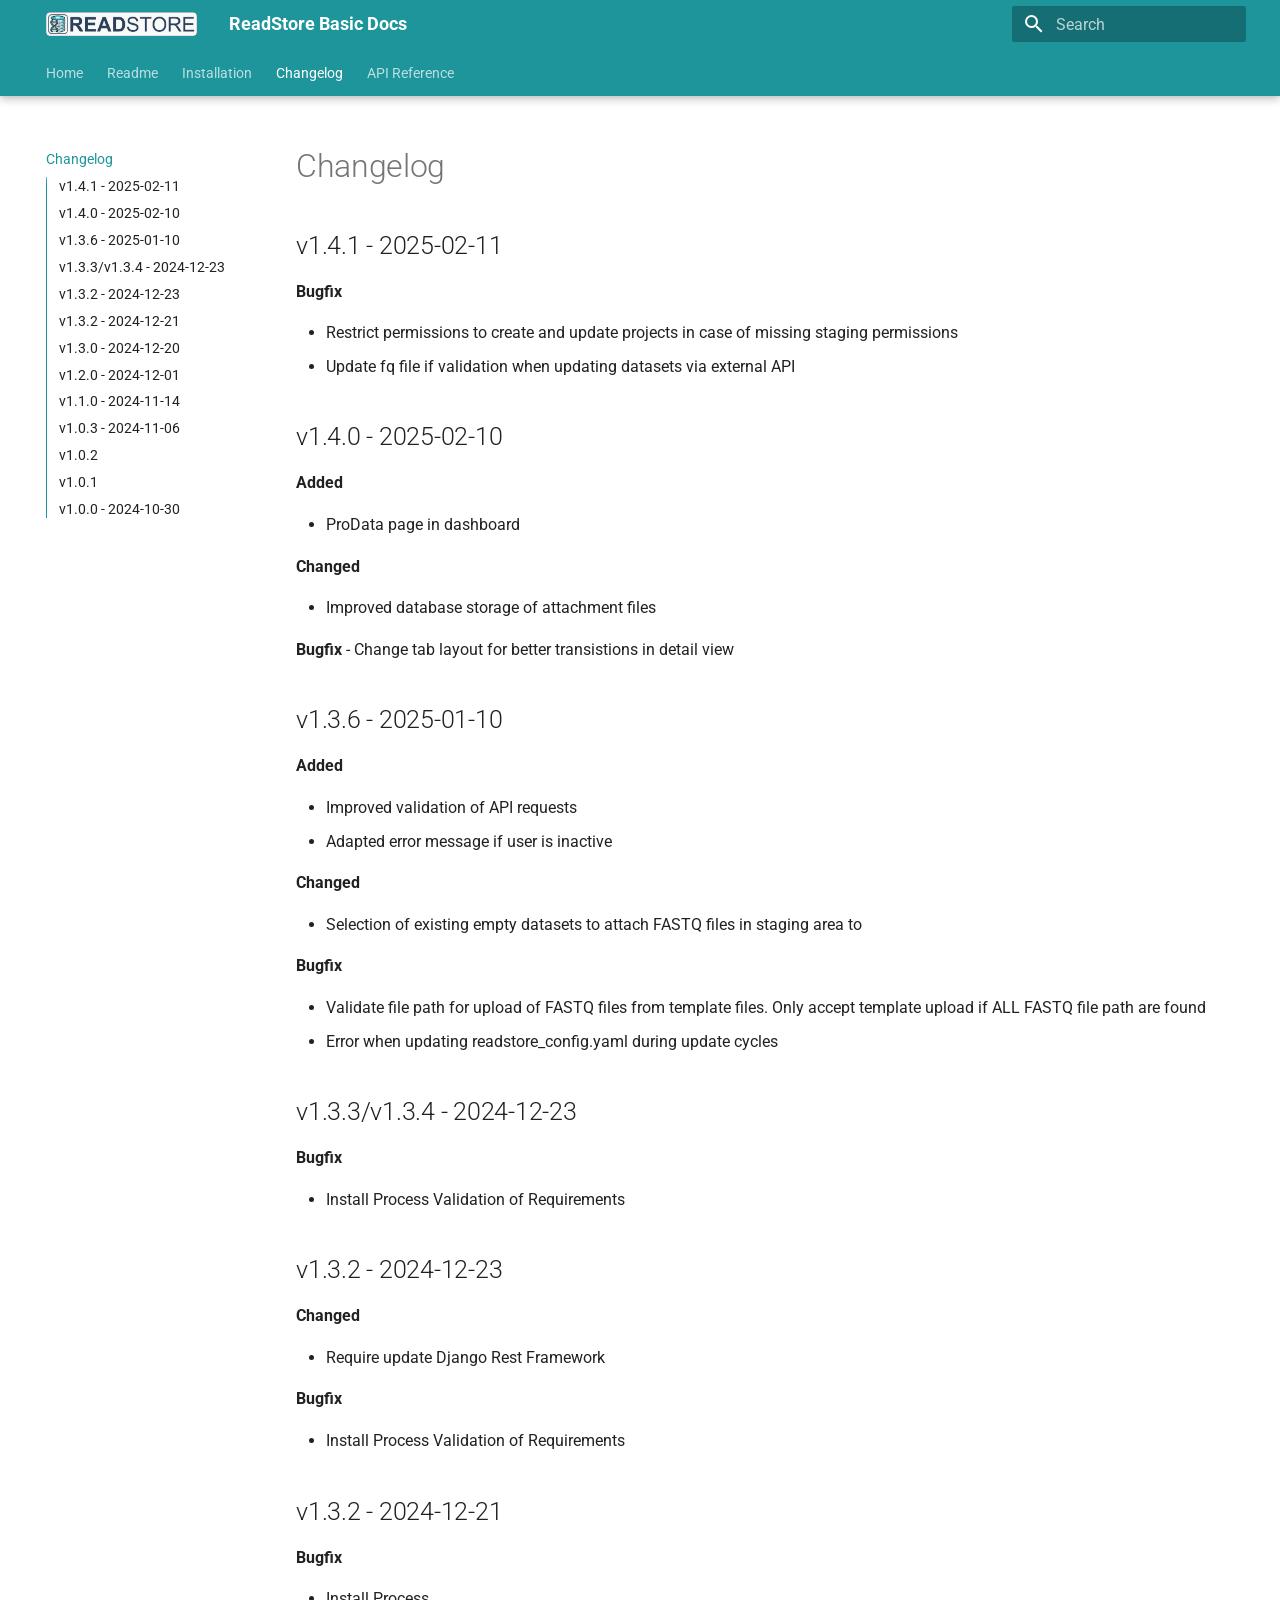
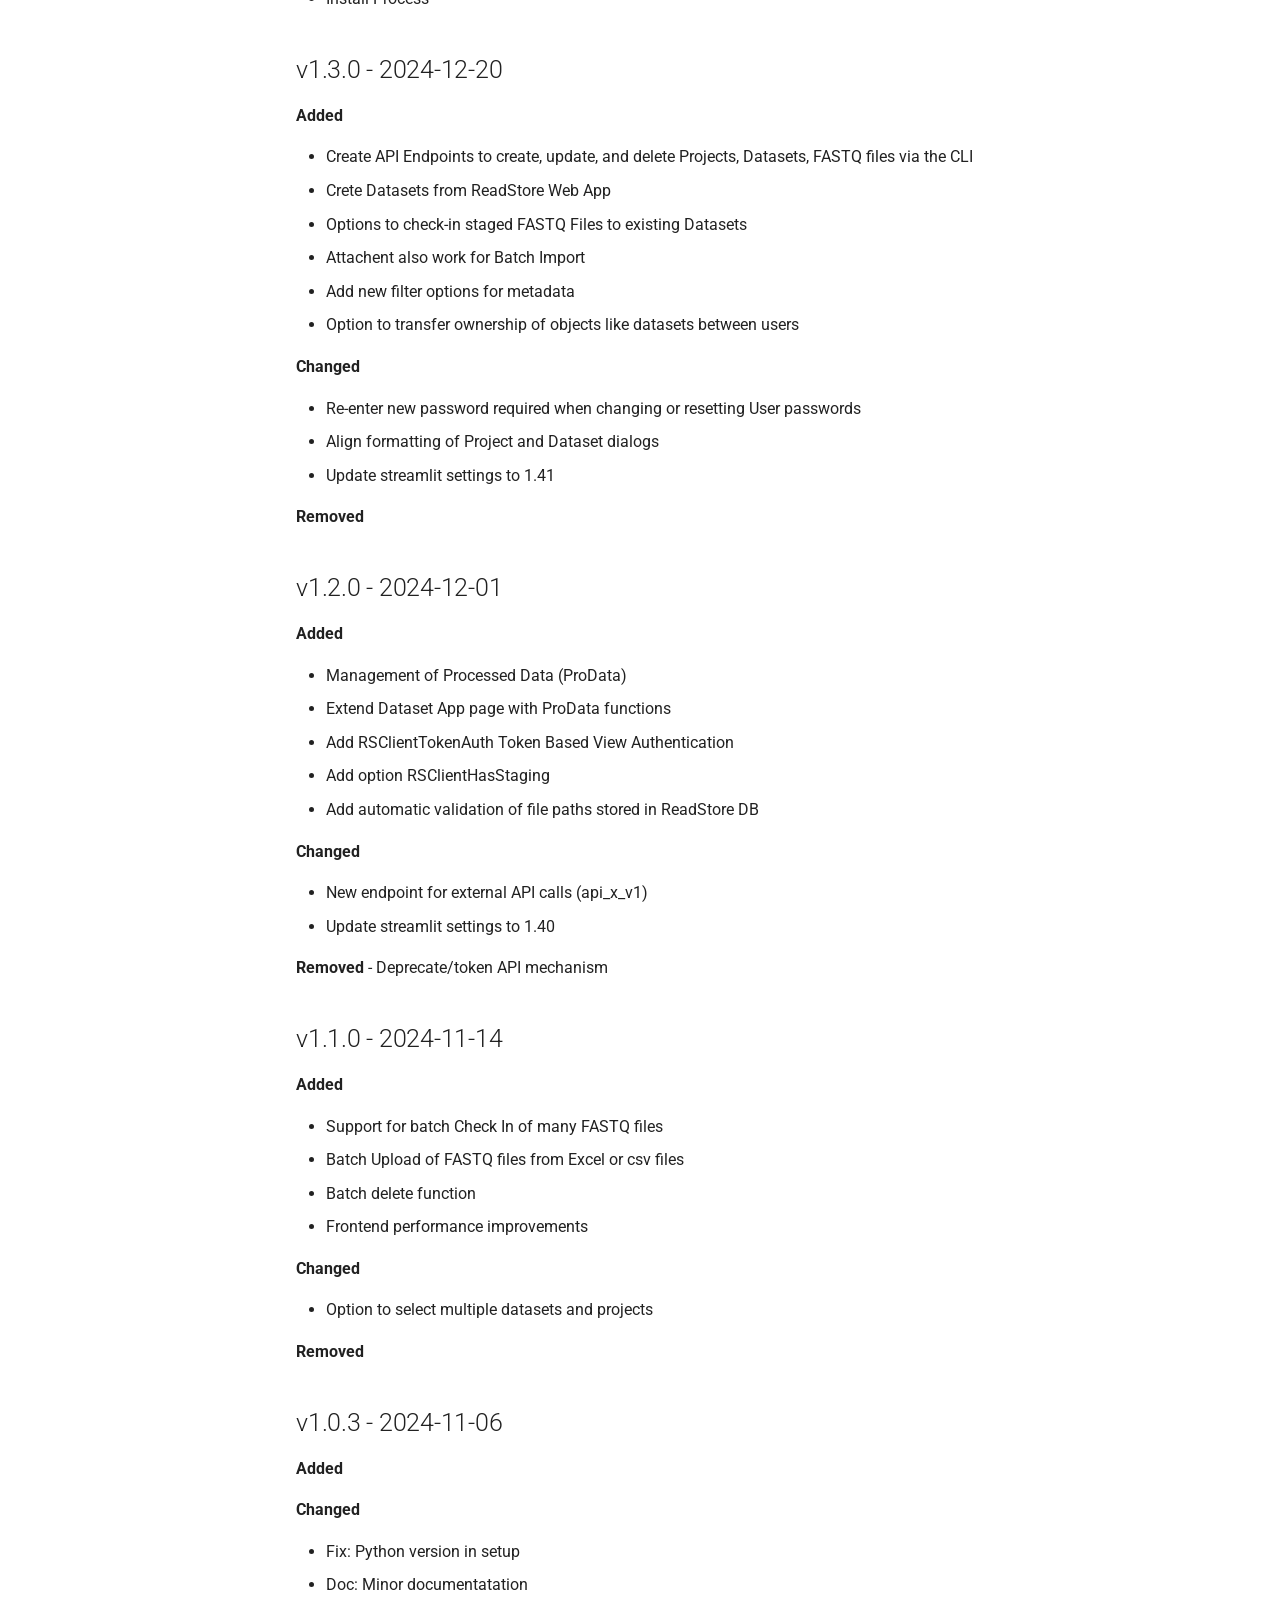
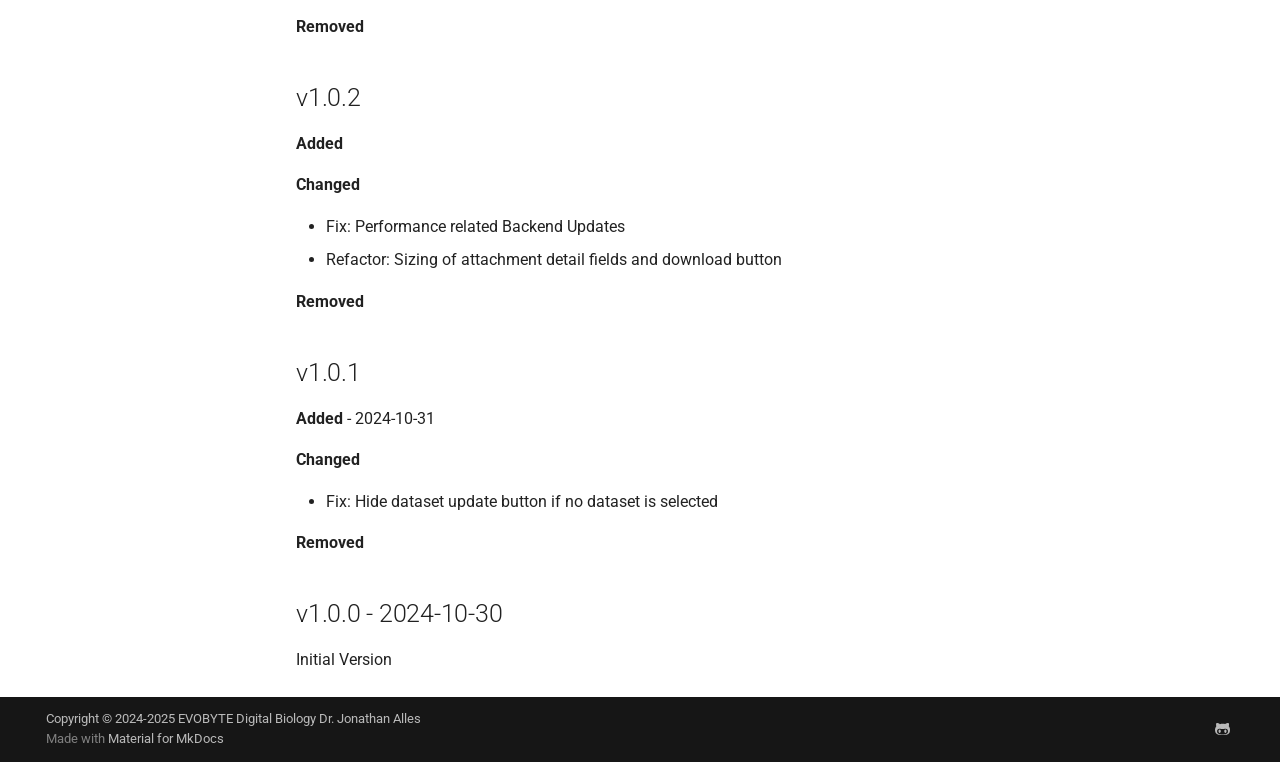
==== commit 1272babc: "Deployed 2187e29 with MkDocs version: 1.6.1" ====
--- a/CHANGELOG/index.html
+++ b/CHANGELOG/index.html
@@ -16,7 +16,7 @@
       
       
       <link rel="icon" href="../img/favicon.ico">
-      <meta name="generator" content="mkdocs-1.6.1, mkdocs-material-9.6.3">
+      <meta name="generator" content="mkdocs-1.6.1, mkdocs-material-9.6.4">
     
     
       
@@ -24,7 +24,7 @@
       
     
     
-      <link rel="stylesheet" href="../assets/stylesheets/main.d7758b05.min.css">
+      <link rel="stylesheet" href="../assets/stylesheets/main.8608ea7d.min.css">
       
       
 
@@ -408,6 +408,15 @@
     <ul class="md-nav__list" data-md-component="toc" data-md-scrollfix>
       
         <li class="md-nav__item">
+  <a href="#v141-2025-02-11" class="md-nav__link">
+    <span class="md-ellipsis">
+      v1.4.1 - 2025-02-11
+    </span>
+  </a>
+  
+</li>
+      
+        <li class="md-nav__item">
   <a href="#v140-2025-02-10" class="md-nav__link">
     <span class="md-ellipsis">
       v1.4.0 - 2025-02-10
@@ -561,6 +570,12 @@
 
 
 <h1 id="changelog">Changelog</h1>
+<h2 id="v141-2025-02-11">v1.4.1 - 2025-02-11</h2>
+<p><strong>Bugfix</strong></p>
+<ul>
+<li>Restrict permissions to create and update projects in case of missing staging permissions</li>
+<li>Update fq file if validation when updating datasets via external API</li>
+</ul>
 <h2 id="v140-2025-02-10">v1.4.0 - 2025-02-10</h2>
 <p><strong>Added</strong></p>
 <ul>
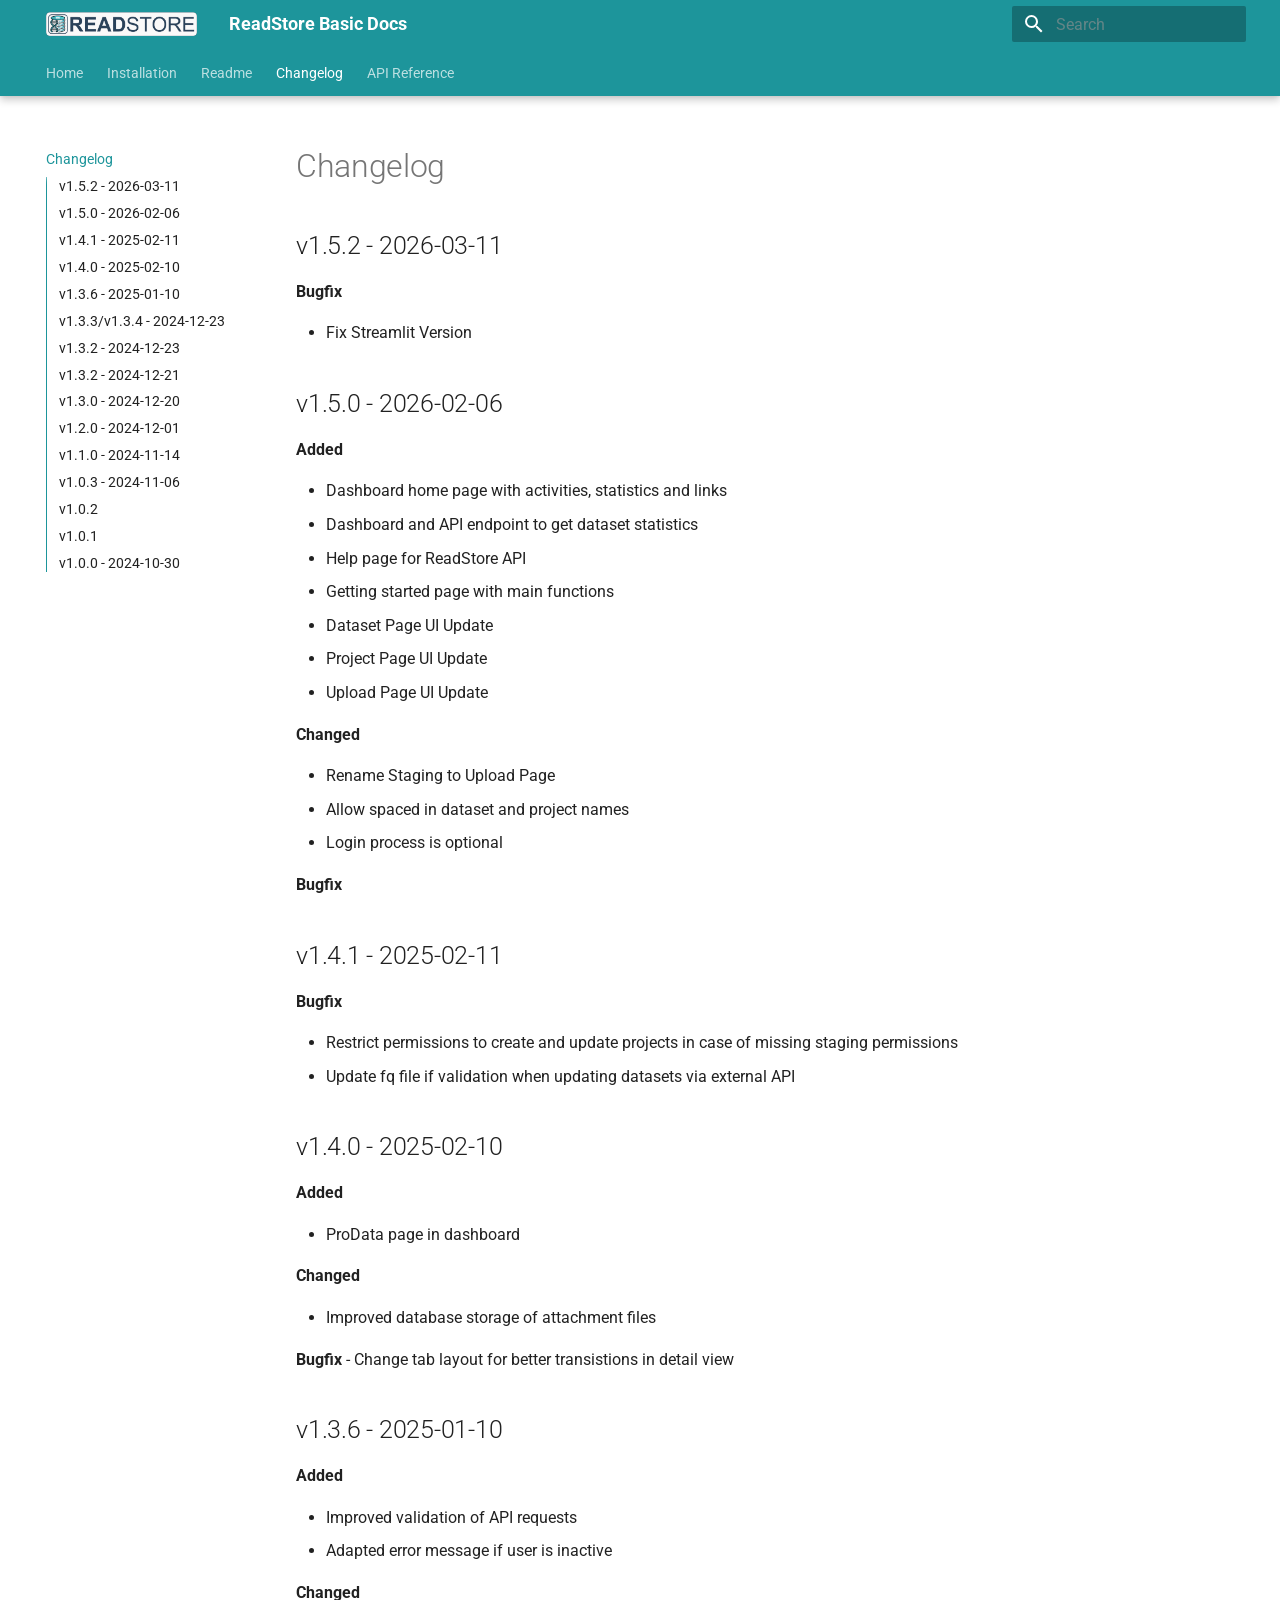
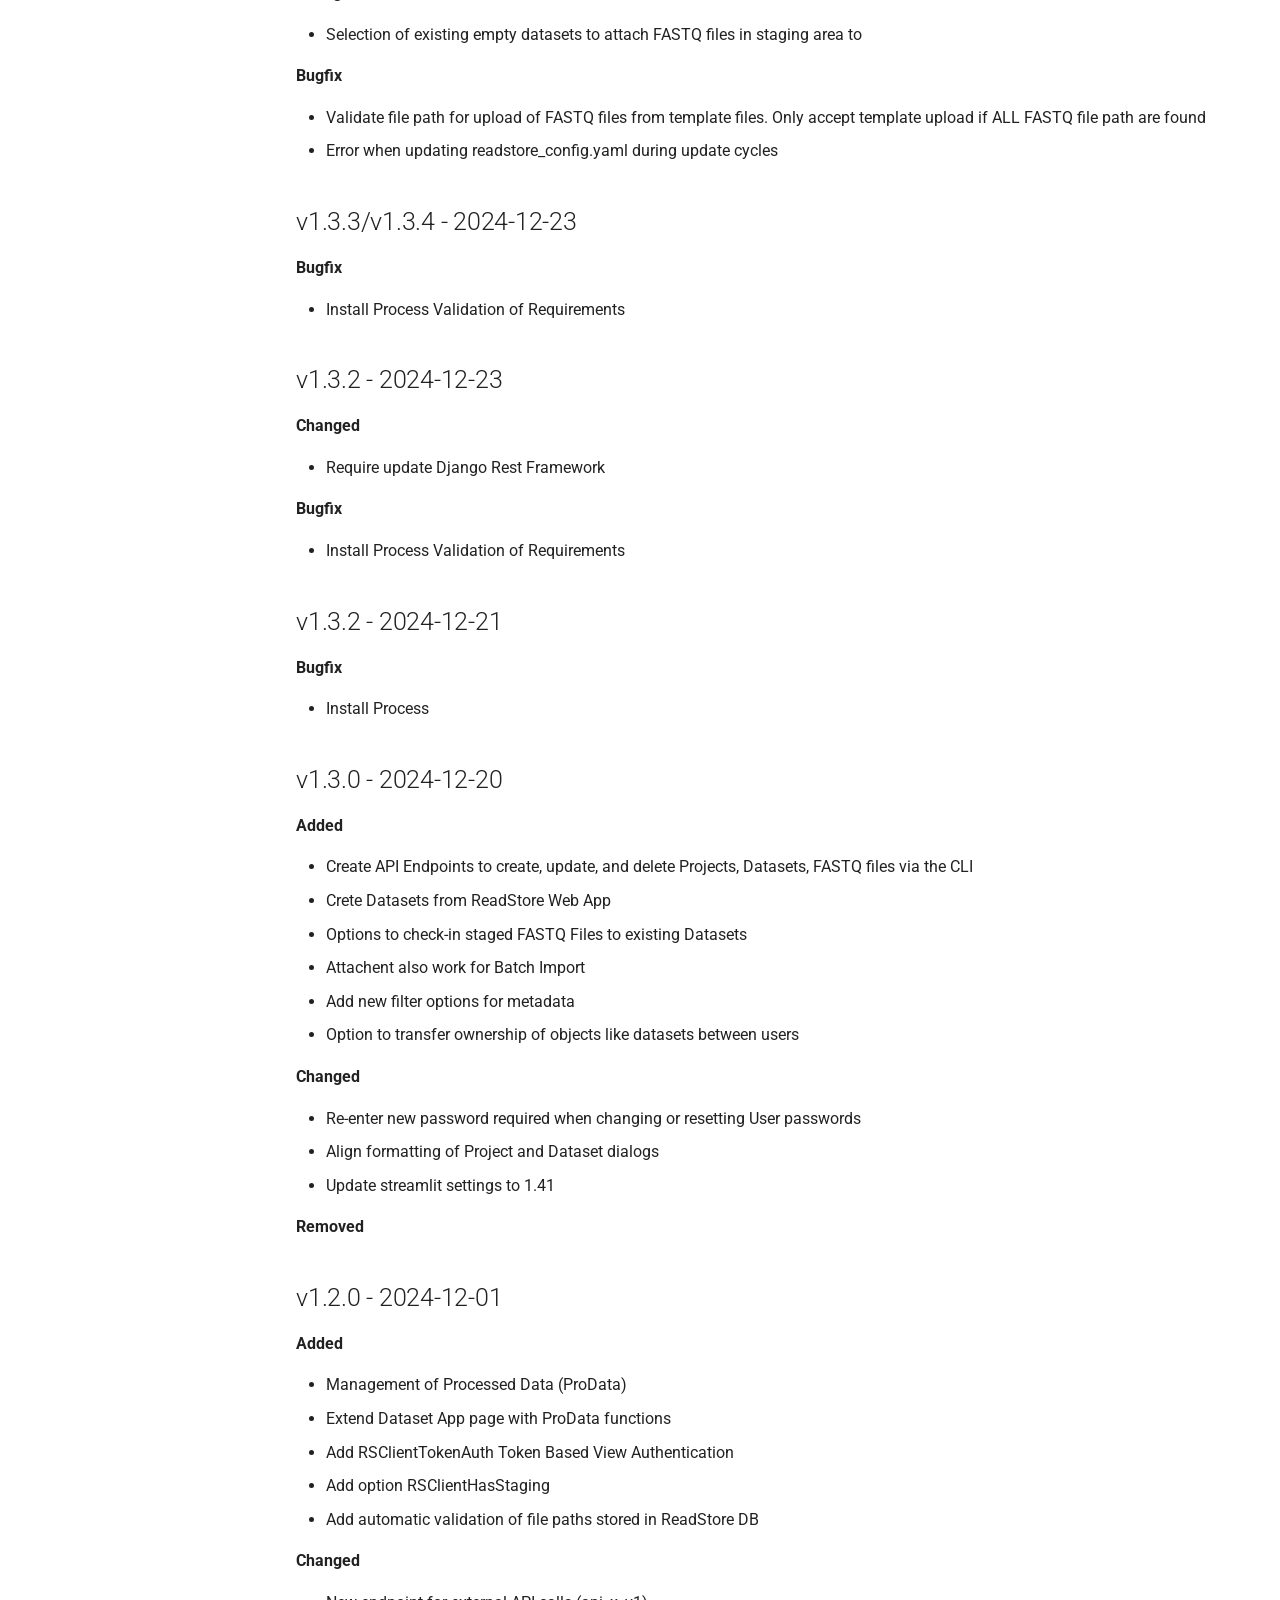
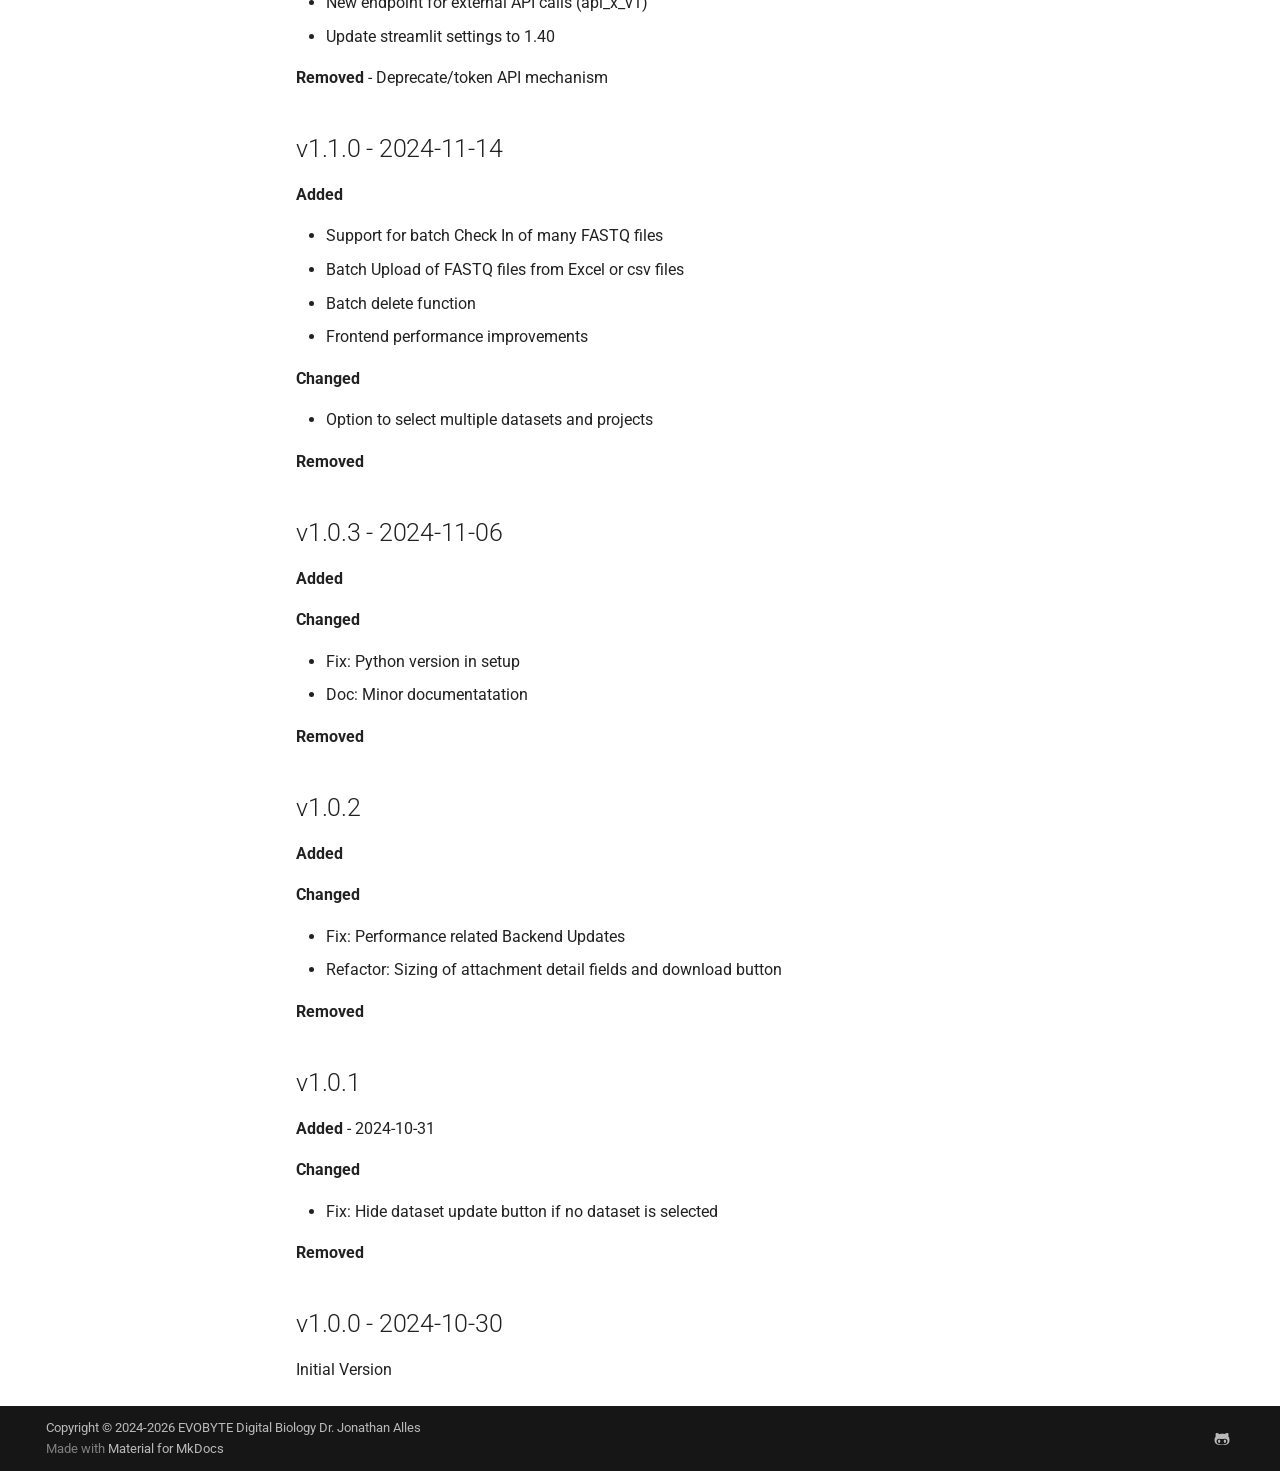
==== commit 3fbd9fd7: "Deployed 8f30dfb with MkDocs version: 1.6.1" ====
--- a/CHANGELOG/index.html
+++ b/CHANGELOG/index.html
@@ -9,14 +9,17 @@
       
       
       
-        <link rel="prev" href="../installation/">
+        <link rel="prev" href="../readme/">
       
       
         <link rel="next" href="../rest_api/">
       
       
+        
+      
+      
       <link rel="icon" href="../img/favicon.ico">
-      <meta name="generator" content="mkdocs-1.6.1, mkdocs-material-9.6.4">
+      <meta name="generator" content="mkdocs-1.6.1, mkdocs-material-9.7.5">
     
     
       
@@ -24,7 +27,7 @@
       
     
     
-      <link rel="stylesheet" href="../assets/stylesheets/main.8608ea7d.min.css">
+      <link rel="stylesheet" href="../assets/stylesheets/main.484c7ddc.min.css">
       
       
 
@@ -52,8 +55,17 @@
     <script>__md_scope=new URL("..",location),__md_hash=e=>[...e].reduce(((e,_)=>(e<<5)-e+_.charCodeAt(0)),0),__md_get=(e,_=localStorage,t=__md_scope)=>JSON.parse(_.getItem(t.pathname+"."+e)),__md_set=(e,_,t=localStorage,a=__md_scope)=>{try{t.setItem(a.pathname+"."+e,JSON.stringify(_))}catch(e){}}</script>
     
       
-
-    
+  
+
+
+  
+  
+
+<script id="__analytics">function __md_analytics(){function e(){dataLayer.push(arguments)}window.dataLayer=window.dataLayer||[],e("js",new Date),e("config","G-WBV6W4SKKT"),document.addEventListener("DOMContentLoaded",(function(){document.forms.search&&document.forms.search.query.addEventListener("blur",(function(){this.value&&e("event","search",{search_term:this.value})}));document$.subscribe((function(){var t=document.forms.feedback;if(void 0!==t)for(var a of t.querySelectorAll("[type=submit]"))a.addEventListener("click",(function(a){a.preventDefault();var n=document.location.pathname,d=this.getAttribute("data-md-value");e("event","feedback",{page:n,data:d}),t.firstElementChild.disabled=!0;var r=t.querySelector(".md-feedback__note [data-md-value='"+d+"']");r&&(r.hidden=!1)})),t.hidden=!1})),location$.subscribe((function(t){e("config","G-WBV6W4SKKT",{page_path:t.pathname})}))}));var t=document.createElement("script");t.async=!0,t.src="https://www.googletagmanager.com/gtag/js?id=G-WBV6W4SKKT",document.getElementById("__analytics").insertAdjacentElement("afterEnd",t)}</script>
+  
+    <script>"undefined"!=typeof __md_analytics&&__md_analytics()</script>
+  
+
     
     
   </head>
@@ -115,11 +127,13 @@
     
     
     
-      <label class="md-header__button md-icon" for="__search">
-        
-        <svg xmlns="http://www.w3.org/2000/svg" viewBox="0 0 24 24"><path d="M9.5 3A6.5 6.5 0 0 1 16 9.5c0 1.61-.59 3.09-1.56 4.23l.27.27h.79l5 5-1.5 1.5-5-5v-.79l-.27-.27A6.52 6.52 0 0 1 9.5 16 6.5 6.5 0 0 1 3 9.5 6.5 6.5 0 0 1 9.5 3m0 2C7 5 5 7 5 9.5S7 14 9.5 14 14 12 14 9.5 12 5 9.5 5"/></svg>
-      </label>
-      <div class="md-search" data-md-component="search" role="dialog">
+      
+      
+        <label class="md-header__button md-icon" for="__search">
+          
+          <svg xmlns="http://www.w3.org/2000/svg" viewBox="0 0 24 24"><path d="M9.5 3A6.5 6.5 0 0 1 16 9.5c0 1.61-.59 3.09-1.56 4.23l.27.27h.79l5 5-1.5 1.5-5-5v-.79l-.27-.27A6.52 6.52 0 0 1 9.5 16 6.5 6.5 0 0 1 3 9.5 6.5 6.5 0 0 1 9.5 3m0 2C7 5 5 7 5 9.5S7 14 9.5 14 14 12 14 9.5 12 5 9.5 5"/></svg>
+        </label>
+        <div class="md-search" data-md-component="search" role="dialog">
   <label class="md-search__overlay" for="__search"></label>
   <div class="md-search__inner" role="search">
     <form class="md-search__form" name="search">
@@ -153,6 +167,7 @@
     </div>
   </div>
 </div>
+      
     
     
   </nav>
@@ -167,10 +182,12 @@
   
   
   
+  
     <li class="md-tabs__item">
       <a href=".." class="md-tabs__link">
         
   
+  
     
   
   Home
@@ -184,10 +201,31 @@
   
   
   
+  
+    <li class="md-tabs__item">
+      <a href="../installation/" class="md-tabs__link">
+        
+  
+  
+    
+  
+  Installation
+
+      </a>
+    </li>
+  
+
+      
+        
+  
+  
+  
+  
     <li class="md-tabs__item">
       <a href="../readme/" class="md-tabs__link">
         
   
+  
     
   
   Readme
@@ -201,13 +239,17 @@
   
   
   
-    <li class="md-tabs__item">
-      <a href="../installation/" class="md-tabs__link">
-        
-  
-    
-  
-  Installation
+    
+  
+  
+    <li class="md-tabs__item md-tabs__item--active">
+      <a href="./" class="md-tabs__link">
+        
+  
+  
+    
+  
+  Changelog
 
       </a>
     </li>
@@ -217,29 +259,12 @@
         
   
   
-    
-  
-  
-    <li class="md-tabs__item md-tabs__item--active">
-      <a href="./" class="md-tabs__link">
-        
-  
-    
-  
-  Changelog
-
-      </a>
-    </li>
-  
-
-      
-        
-  
   
   
     <li class="md-tabs__item">
       <a href="../rest_api/" class="md-tabs__link">
         
+  
   
     
   
@@ -300,10 +325,16 @@
       <a href=".." class="md-nav__link">
         
   
+  
   <span class="md-ellipsis">
+    
+  
     Home
+  
+
     
   </span>
+  
   
 
       </a>
@@ -318,13 +349,19 @@
   
   
     <li class="md-nav__item">
-      <a href="../readme/" class="md-nav__link">
-        
+      <a href="../installation/" class="md-nav__link">
+        
+  
   
   <span class="md-ellipsis">
-    Readme
+    
+  
+    Installation
+  
+
     
   </span>
+  
   
 
       </a>
@@ -339,13 +376,19 @@
   
   
     <li class="md-nav__item">
-      <a href="../installation/" class="md-nav__link">
-        
+      <a href="../readme/" class="md-nav__link">
+        
+  
   
   <span class="md-ellipsis">
-    Installation
+    
+  
+    Readme
+  
+
     
   </span>
+  
   
 
       </a>
@@ -372,10 +415,16 @@
         <label class="md-nav__link md-nav__link--active" for="__toc">
           
   
+  
   <span class="md-ellipsis">
+    
+  
     Changelog
+  
+
     
   </span>
+  
   
 
           <span class="md-nav__icon md-icon"></span>
@@ -384,10 +433,16 @@
       <a href="./" class="md-nav__link md-nav__link--active">
         
   
+  
   <span class="md-ellipsis">
+    
+  
     Changelog
+  
+
     
   </span>
+  
   
 
       </a>
@@ -408,9 +463,33 @@
     <ul class="md-nav__list" data-md-component="toc" data-md-scrollfix>
       
         <li class="md-nav__item">
+  <a href="#v152-2026-03-11" class="md-nav__link">
+    <span class="md-ellipsis">
+      
+        v1.5.2 - 2026-03-11
+      
+    </span>
+  </a>
+  
+</li>
+      
+        <li class="md-nav__item">
+  <a href="#v150-2026-02-06" class="md-nav__link">
+    <span class="md-ellipsis">
+      
+        v1.5.0 - 2026-02-06
+      
+    </span>
+  </a>
+  
+</li>
+      
+        <li class="md-nav__item">
   <a href="#v141-2025-02-11" class="md-nav__link">
     <span class="md-ellipsis">
-      v1.4.1 - 2025-02-11
+      
+        v1.4.1 - 2025-02-11
+      
     </span>
   </a>
   
@@ -419,7 +498,9 @@
         <li class="md-nav__item">
   <a href="#v140-2025-02-10" class="md-nav__link">
     <span class="md-ellipsis">
-      v1.4.0 - 2025-02-10
+      
+        v1.4.0 - 2025-02-10
+      
     </span>
   </a>
   
@@ -428,7 +509,9 @@
         <li class="md-nav__item">
   <a href="#v136-2025-01-10" class="md-nav__link">
     <span class="md-ellipsis">
-      v1.3.6 - 2025-01-10
+      
+        v1.3.6 - 2025-01-10
+      
     </span>
   </a>
   
@@ -437,7 +520,9 @@
         <li class="md-nav__item">
   <a href="#v133v134-2024-12-23" class="md-nav__link">
     <span class="md-ellipsis">
-      v1.3.3/v1.3.4 - 2024-12-23
+      
+        v1.3.3/v1.3.4 - 2024-12-23
+      
     </span>
   </a>
   
@@ -446,7 +531,9 @@
         <li class="md-nav__item">
   <a href="#v132-2024-12-23" class="md-nav__link">
     <span class="md-ellipsis">
-      v1.3.2 - 2024-12-23
+      
+        v1.3.2 - 2024-12-23
+      
     </span>
   </a>
   
@@ -455,7 +542,9 @@
         <li class="md-nav__item">
   <a href="#v132-2024-12-21" class="md-nav__link">
     <span class="md-ellipsis">
-      v1.3.2 - 2024-12-21
+      
+        v1.3.2 - 2024-12-21
+      
     </span>
   </a>
   
@@ -464,7 +553,9 @@
         <li class="md-nav__item">
   <a href="#v130-2024-12-20" class="md-nav__link">
     <span class="md-ellipsis">
-      v1.3.0 - 2024-12-20
+      
+        v1.3.0 - 2024-12-20
+      
     </span>
   </a>
   
@@ -473,7 +564,9 @@
         <li class="md-nav__item">
   <a href="#v120-2024-12-01" class="md-nav__link">
     <span class="md-ellipsis">
-      v1.2.0 - 2024-12-01
+      
+        v1.2.0 - 2024-12-01
+      
     </span>
   </a>
   
@@ -482,7 +575,9 @@
         <li class="md-nav__item">
   <a href="#v110-2024-11-14" class="md-nav__link">
     <span class="md-ellipsis">
-      v1.1.0 - 2024-11-14
+      
+        v1.1.0 - 2024-11-14
+      
     </span>
   </a>
   
@@ -491,7 +586,9 @@
         <li class="md-nav__item">
   <a href="#v103-2024-11-06" class="md-nav__link">
     <span class="md-ellipsis">
-      v1.0.3 - 2024-11-06
+      
+        v1.0.3 - 2024-11-06
+      
     </span>
   </a>
   
@@ -500,7 +597,9 @@
         <li class="md-nav__item">
   <a href="#v102" class="md-nav__link">
     <span class="md-ellipsis">
-      v1.0.2
+      
+        v1.0.2
+      
     </span>
   </a>
   
@@ -509,7 +608,9 @@
         <li class="md-nav__item">
   <a href="#v101" class="md-nav__link">
     <span class="md-ellipsis">
-      v1.0.1
+      
+        v1.0.1
+      
     </span>
   </a>
   
@@ -518,7 +619,9 @@
         <li class="md-nav__item">
   <a href="#v100-2024-10-30" class="md-nav__link">
     <span class="md-ellipsis">
-      v1.0.0 - 2024-10-30
+      
+        v1.0.0 - 2024-10-30
+      
     </span>
   </a>
   
@@ -542,10 +645,16 @@
       <a href="../rest_api/" class="md-nav__link">
         
   
+  
   <span class="md-ellipsis">
+    
+  
     API Reference
+  
+
     
   </span>
+  
   
 
       </a>
@@ -563,6 +672,7 @@
           
           
             <div class="md-content" data-md-component="content">
+              
               <article class="md-content__inner md-typeset">
                 
                   
@@ -570,6 +680,29 @@
 
 
 <h1 id="changelog">Changelog</h1>
+<h2 id="v152-2026-03-11">v1.5.2 - 2026-03-11</h2>
+<p><strong>Bugfix</strong></p>
+<ul>
+<li>Fix Streamlit Version</li>
+</ul>
+<h2 id="v150-2026-02-06">v1.5.0 - 2026-02-06</h2>
+<p><strong>Added</strong></p>
+<ul>
+<li>Dashboard home page with activities, statistics and links</li>
+<li>Dashboard and API endpoint to get dataset statistics</li>
+<li>Help page for ReadStore API</li>
+<li>Getting started page with main functions</li>
+<li>Dataset Page UI Update</li>
+<li>Project Page UI Update</li>
+<li>Upload Page UI Update</li>
+</ul>
+<p><strong>Changed</strong></p>
+<ul>
+<li>Rename Staging to Upload Page</li>
+<li>Allow spaced in dataset and project names</li>
+<li>Login process is optional</li>
+</ul>
+<p><strong>Bugfix</strong></p>
 <h2 id="v141-2025-02-11">v1.4.1 - 2025-02-11</h2>
 <p><strong>Bugfix</strong></p>
 <ul>
@@ -701,6 +834,8 @@
 
 
 
+  
+
 
 
 
@@ -723,7 +858,7 @@
       <div class="md-copyright">
   
     <div class="md-copyright__highlight">
-      Copyright &copy; 2024-2025 EVOBYTE Digital Biology Dr. Jonathan Alles
+      Copyright &copy; 2024-2026 EVOBYTE Digital Biology Dr. Jonathan Alles
     </div>
   
   
@@ -734,7 +869,8 @@
   
 </div>
       
-        <div class="md-social">
+        
+<div class="md-social">
   
     
     
@@ -744,7 +880,7 @@
       
     
     <a href="https://github.com/EvobyteDigitalBiology/readstore" target="_blank" rel="noopener" title="github.com" class="md-social__link">
-      <svg xmlns="http://www.w3.org/2000/svg" viewBox="0 0 480 512"><!--! Font Awesome Free 6.7.2 by @fontawesome - https://fontawesome.com License - https://fontawesome.com/license/free (Icons: CC BY 4.0, Fonts: SIL OFL 1.1, Code: MIT License) Copyright 2024 Fonticons, Inc.--><path d="M186.1 328.7c0 20.9-10.9 55.1-36.7 55.1s-36.7-34.2-36.7-55.1 10.9-55.1 36.7-55.1 36.7 34.2 36.7 55.1M480 278.2c0 31.9-3.2 65.7-17.5 95-37.9 76.6-142.1 74.8-216.7 74.8-75.8 0-186.2 2.7-225.6-74.8-14.6-29-20.2-63.1-20.2-95 0-41.9 13.9-81.5 41.5-113.6-5.2-15.8-7.7-32.4-7.7-48.8 0-21.5 4.9-32.3 14.6-51.8 45.3 0 74.3 9 108.8 36 29-6.9 58.8-10 88.7-10 27 0 54.2 2.9 80.4 9.2 34-26.7 63-35.2 107.8-35.2 9.8 19.5 14.6 30.3 14.6 51.8 0 16.4-2.6 32.7-7.7 48.2 27.5 32.4 39 72.3 39 114.2m-64.3 50.5c0-43.9-26.7-82.6-73.5-82.6-18.9 0-37 3.4-56 6-14.9 2.3-29.8 3.2-45.1 3.2-15.2 0-30.1-.9-45.1-3.2-18.7-2.6-37-6-56-6-46.8 0-73.5 38.7-73.5 82.6 0 87.8 80.4 101.3 150.4 101.3h48.2c70.3 0 150.6-13.4 150.6-101.3m-82.6-55.1c-25.8 0-36.7 34.2-36.7 55.1s10.9 55.1 36.7 55.1 36.7-34.2 36.7-55.1-10.9-55.1-36.7-55.1"/></svg>
+      <svg xmlns="http://www.w3.org/2000/svg" viewBox="0 0 512 512"><!--! Font Awesome Free 7.1.0 by @fontawesome - https://fontawesome.com License - https://fontawesome.com/license/free (Icons: CC BY 4.0, Fonts: SIL OFL 1.1, Code: MIT License) Copyright 2025 Fonticons, Inc.--><path d="M202.1 328.7c0 20.9-10.9 55.1-36.7 55.1s-36.7-34.2-36.7-55.1 10.9-55.1 36.7-55.1 36.7 34.2 36.7 55.1M496 278.2c0 31.9-3.2 65.7-17.5 95-37.9 76.6-142.1 74.8-216.7 74.8-75.8 0-186.2 2.7-225.6-74.8-14.6-29-20.2-63.1-20.2-95 0-41.9 13.9-81.5 41.5-113.6-5.2-15.8-7.7-32.4-7.7-48.8 0-21.5 4.9-32.3 14.6-51.8 45.3 0 74.3 9 108.8 36 29-6.9 58.8-10 88.7-10 27 0 54.2 2.9 80.4 9.2 34-26.7 63-35.2 107.8-35.2 9.8 19.5 14.6 30.3 14.6 51.8 0 16.4-2.6 32.7-7.7 48.2 27.5 32.4 39 72.3 39 114.2m-64.3 50.5c0-43.9-26.7-82.6-73.5-82.6-18.9 0-37 3.4-56 6-14.9 2.3-29.8 3.2-45.1 3.2-15.2 0-30.1-.9-45.1-3.2-18.7-2.6-37-6-56-6-46.8 0-73.5 38.7-73.5 82.6 0 87.8 80.4 101.3 150.4 101.3h48.2c70.3 0 150.6-13.4 150.6-101.3m-82.6-55.1c-25.8 0-36.7 34.2-36.7 55.1s10.9 55.1 36.7 55.1 36.7-34.2 36.7-55.1-10.9-55.1-36.7-55.1"/></svg>
     </a>
   
 </div>
@@ -759,10 +895,13 @@
     </div>
     
     
-    <script id="__config" type="application/json">{"base": "..", "features": ["navigation.tabs", "navigation.tabs.sticky", "navigation.sections", "toc.integrate", "search.suggest", "search.highlight", "content.tabs.link", "content.code.annnotation", "content.copy"], "search": "../assets/javascripts/workers/search.f8cc74c7.min.js", "translations": {"clipboard.copied": "Copied to clipboard", "clipboard.copy": "Copy to clipboard", "search.result.more.one": "1 more on this page", "search.result.more.other": "# more on this page", "search.result.none": "No matching documents", "search.result.one": "1 matching document", "search.result.other": "# matching documents", "search.result.placeholder": "Type to start searching", "search.result.term.missing": "Missing", "select.version": "Select version"}}</script>
-    
-    
-      <script src="../assets/javascripts/bundle.f1b6f286.min.js"></script>
+    
+      
+      
+      <script id="__config" type="application/json">{"annotate": null, "base": "..", "features": ["navigation.tabs", "navigation.tabs.sticky", "navigation.sections", "toc.integrate", "search.suggest", "search.highlight", "content.tabs.link", "content.code.annnotation", "content.copy"], "search": "../assets/javascripts/workers/search.2c215733.min.js", "tags": null, "translations": {"clipboard.copied": "Copied to clipboard", "clipboard.copy": "Copy to clipboard", "search.result.more.one": "1 more on this page", "search.result.more.other": "# more on this page", "search.result.none": "No matching documents", "search.result.one": "1 matching document", "search.result.other": "# matching documents", "search.result.placeholder": "Type to start searching", "search.result.term.missing": "Missing", "select.version": "Select version"}, "version": null}</script>
+    
+    
+      <script src="../assets/javascripts/bundle.79ae519e.min.js"></script>
       
     
   </body>
--- a/assets/_mkdocstrings.css
+++ b/assets/_mkdocstrings.css
@@ -0,0 +1,237 @@
+
+/* Avoid breaking parameter names, etc. in table cells. */
+.doc-contents td code {
+  word-break: normal !important;
+}
+
+/* No line break before first paragraph of descriptions. */
+.doc-md-description,
+.doc-md-description>p:first-child {
+  display: inline;
+}
+
+/* No text transformation from Material for MkDocs for H5 headings. */
+.md-typeset h5 .doc-object-name {
+  text-transform: none;
+}
+
+/* Max width for docstring sections tables. */
+.doc .md-typeset__table,
+.doc .md-typeset__table table {
+  display: table !important;
+  width: 100%;
+}
+
+.doc .md-typeset__table tr {
+  display: table-row;
+}
+
+/* Defaults in Spacy table style. */
+.doc-param-default,
+.doc-type_param-default {
+  float: right;
+}
+
+/* Parameter headings must be inline, not blocks. */
+.doc-heading-parameter,
+.doc-heading-type_parameter {
+  display: inline;
+}
+
+/* Default font size for parameter headings. */
+.md-typeset .doc-heading-parameter {
+  font-size: inherit;
+}
+
+/* Prefer space on the right, not the left of parameter permalinks. */
+.doc-heading-parameter .headerlink,
+.doc-heading-type_parameter .headerlink {
+  margin-left: 0 !important;
+  margin-right: 0.2rem;
+}
+
+/* Backward-compatibility: docstring section titles in bold. */
+.doc-section-title {
+  font-weight: bold;
+}
+
+/* Backlinks crumb separator. */
+.doc-backlink-crumb {
+  display: inline-flex;
+  gap: .2rem;
+  white-space: nowrap;
+  align-items: center;
+  vertical-align: middle;
+}
+.doc-backlink-crumb:not(:first-child)::before {
+  background-color: var(--md-default-fg-color--lighter);
+  content: "";
+  display: inline;
+  height: 1rem;
+  --md-path-icon: url('data:image/svg+xml;charset=utf-8,<svg xmlns="http://www.w3.org/2000/svg" viewBox="0 0 24 24"><path d="M8.59 16.58 13.17 12 8.59 7.41 10 6l6 6-6 6z"/></svg>');
+  -webkit-mask-image: var(--md-path-icon);
+  mask-image: var(--md-path-icon);
+  width: 1rem;
+}
+.doc-backlink-crumb.last {
+  font-weight: bold;
+}
+
+/* Symbols in Navigation and ToC. */
+:root, :host,
+[data-md-color-scheme="default"] {
+  --doc-symbol-parameter-fg-color: #df50af;
+  --doc-symbol-type_parameter-fg-color: #df50af;
+  --doc-symbol-attribute-fg-color: #953800;
+  --doc-symbol-function-fg-color: #8250df;
+  --doc-symbol-method-fg-color: #8250df;
+  --doc-symbol-class-fg-color: #0550ae;
+  --doc-symbol-type_alias-fg-color: #0550ae;
+  --doc-symbol-module-fg-color: #5cad0f;
+
+  --doc-symbol-parameter-bg-color: #df50af1a;
+  --doc-symbol-type_parameter-bg-color: #df50af1a;
+  --doc-symbol-attribute-bg-color: #9538001a;
+  --doc-symbol-function-bg-color: #8250df1a;
+  --doc-symbol-method-bg-color: #8250df1a;
+  --doc-symbol-class-bg-color: #0550ae1a;
+  --doc-symbol-type_alias-bg-color: #0550ae1a;
+  --doc-symbol-module-bg-color: #5cad0f1a;
+}
+
+[data-md-color-scheme="slate"] {
+  --doc-symbol-parameter-fg-color: #ffa8cc;
+  --doc-symbol-type_parameter-fg-color: #ffa8cc;
+  --doc-symbol-attribute-fg-color: #ffa657;
+  --doc-symbol-function-fg-color: #d2a8ff;
+  --doc-symbol-method-fg-color: #d2a8ff;
+  --doc-symbol-class-fg-color: #79c0ff;
+  --doc-symbol-type_alias-fg-color: #79c0ff;
+  --doc-symbol-module-fg-color: #baff79;
+
+  --doc-symbol-parameter-bg-color: #ffa8cc1a;
+  --doc-symbol-type_parameter-bg-color: #ffa8cc1a;
+  --doc-symbol-attribute-bg-color: #ffa6571a;
+  --doc-symbol-function-bg-color: #d2a8ff1a;
+  --doc-symbol-method-bg-color: #d2a8ff1a;
+  --doc-symbol-class-bg-color: #79c0ff1a;
+  --doc-symbol-type_alias-bg-color: #79c0ff1a;
+  --doc-symbol-module-bg-color: #baff791a;
+}
+
+code.doc-symbol {
+  border-radius: .1rem;
+  font-size: .85em;
+  padding: 0 .3em;
+  font-weight: bold;
+}
+
+code.doc-symbol-parameter,
+a code.doc-symbol-parameter {
+  color: var(--doc-symbol-parameter-fg-color);
+  background-color: var(--doc-symbol-parameter-bg-color);
+}
+
+code.doc-symbol-parameter::after {
+  content: "param";
+}
+
+code.doc-symbol-type_parameter,
+a code.doc-symbol-type_parameter {
+  color: var(--doc-symbol-type_parameter-fg-color);
+  background-color: var(--doc-symbol-type_parameter-bg-color);
+}
+
+code.doc-symbol-type_parameter::after {
+  content: "type-param";
+}
+
+code.doc-symbol-attribute,
+a code.doc-symbol-attribute {
+  color: var(--doc-symbol-attribute-fg-color);
+  background-color: var(--doc-symbol-attribute-bg-color);
+}
+
+code.doc-symbol-attribute::after {
+  content: "attr";
+}
+
+code.doc-symbol-function,
+a code.doc-symbol-function {
+  color: var(--doc-symbol-function-fg-color);
+  background-color: var(--doc-symbol-function-bg-color);
+}
+
+code.doc-symbol-function::after {
+  content: "func";
+}
+
+code.doc-symbol-method,
+a code.doc-symbol-method {
+  color: var(--doc-symbol-method-fg-color);
+  background-color: var(--doc-symbol-method-bg-color);
+}
+
+code.doc-symbol-method::after {
+  content: "meth";
+}
+
+code.doc-symbol-class,
+a code.doc-symbol-class {
+  color: var(--doc-symbol-class-fg-color);
+  background-color: var(--doc-symbol-class-bg-color);
+}
+
+code.doc-symbol-class::after {
+  content: "class";
+}
+
+
+code.doc-symbol-type_alias,
+a code.doc-symbol-type_alias {
+  color: var(--doc-symbol-type_alias-fg-color);
+  background-color: var(--doc-symbol-type_alias-bg-color);
+}
+
+code.doc-symbol-type_alias::after {
+  content: "type";
+}
+
+code.doc-symbol-module,
+a code.doc-symbol-module {
+  color: var(--doc-symbol-module-fg-color);
+  background-color: var(--doc-symbol-module-bg-color);
+}
+
+code.doc-symbol-module::after {
+  content: "mod";
+}
+
+.doc-signature .autorefs {
+  color: inherit;
+  border-bottom: 1px dotted currentcolor;
+}
+
+/* Source code blocks (admonitions). */
+:root {
+  --md-admonition-icon--mkdocstrings-source: url('data:image/svg+xml;charset=utf-8,<svg xmlns="http://www.w3.org/2000/svg" viewBox="0 0 24 24"><path d="M15.22 4.97a.75.75 0 0 1 1.06 0l6.5 6.5a.75.75 0 0 1 0 1.06l-6.5 6.5a.749.749 0 0 1-1.275-.326.75.75 0 0 1 .215-.734L21.19 12l-5.97-5.97a.75.75 0 0 1 0-1.06m-6.44 0a.75.75 0 0 1 0 1.06L2.81 12l5.97 5.97a.749.749 0 0 1-.326 1.275.75.75 0 0 1-.734-.215l-6.5-6.5a.75.75 0 0 1 0-1.06l6.5-6.5a.75.75 0 0 1 1.06 0"/></svg>')
+}
+.md-typeset .admonition.mkdocstrings-source,
+.md-typeset details.mkdocstrings-source {
+  border: none;
+  padding: 0;
+}
+.md-typeset .admonition.mkdocstrings-source:focus-within,
+.md-typeset details.mkdocstrings-source:focus-within {
+  box-shadow: none;
+}
+.md-typeset .mkdocstrings-source > .admonition-title,
+.md-typeset .mkdocstrings-source > summary {
+  background-color: inherit;
+}
+.md-typeset .mkdocstrings-source > .admonition-title::before,
+.md-typeset .mkdocstrings-source > summary::before {
+  background-color: var(--md-default-fg-color);
+  -webkit-mask-image: var(--md-admonition-icon--mkdocstrings-source);
+          mask-image: var(--md-admonition-icon--mkdocstrings-source);
+}
